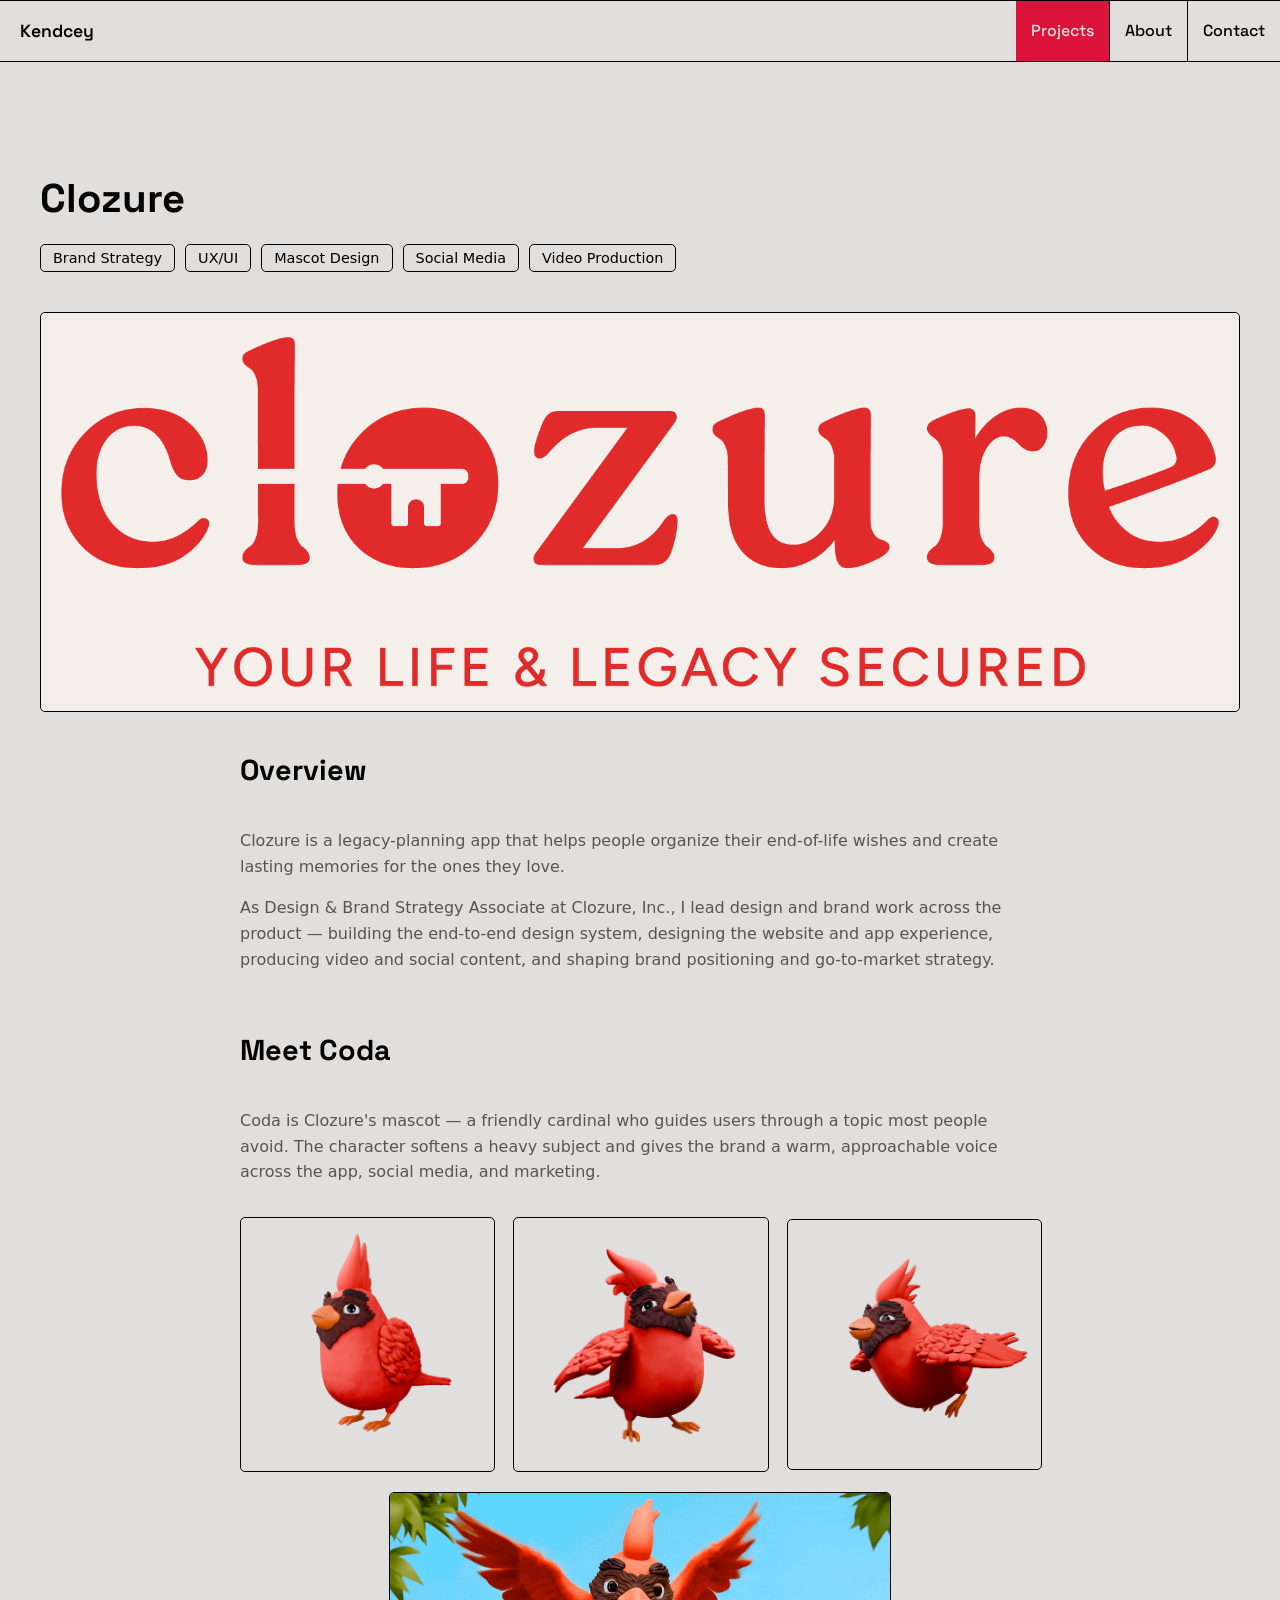
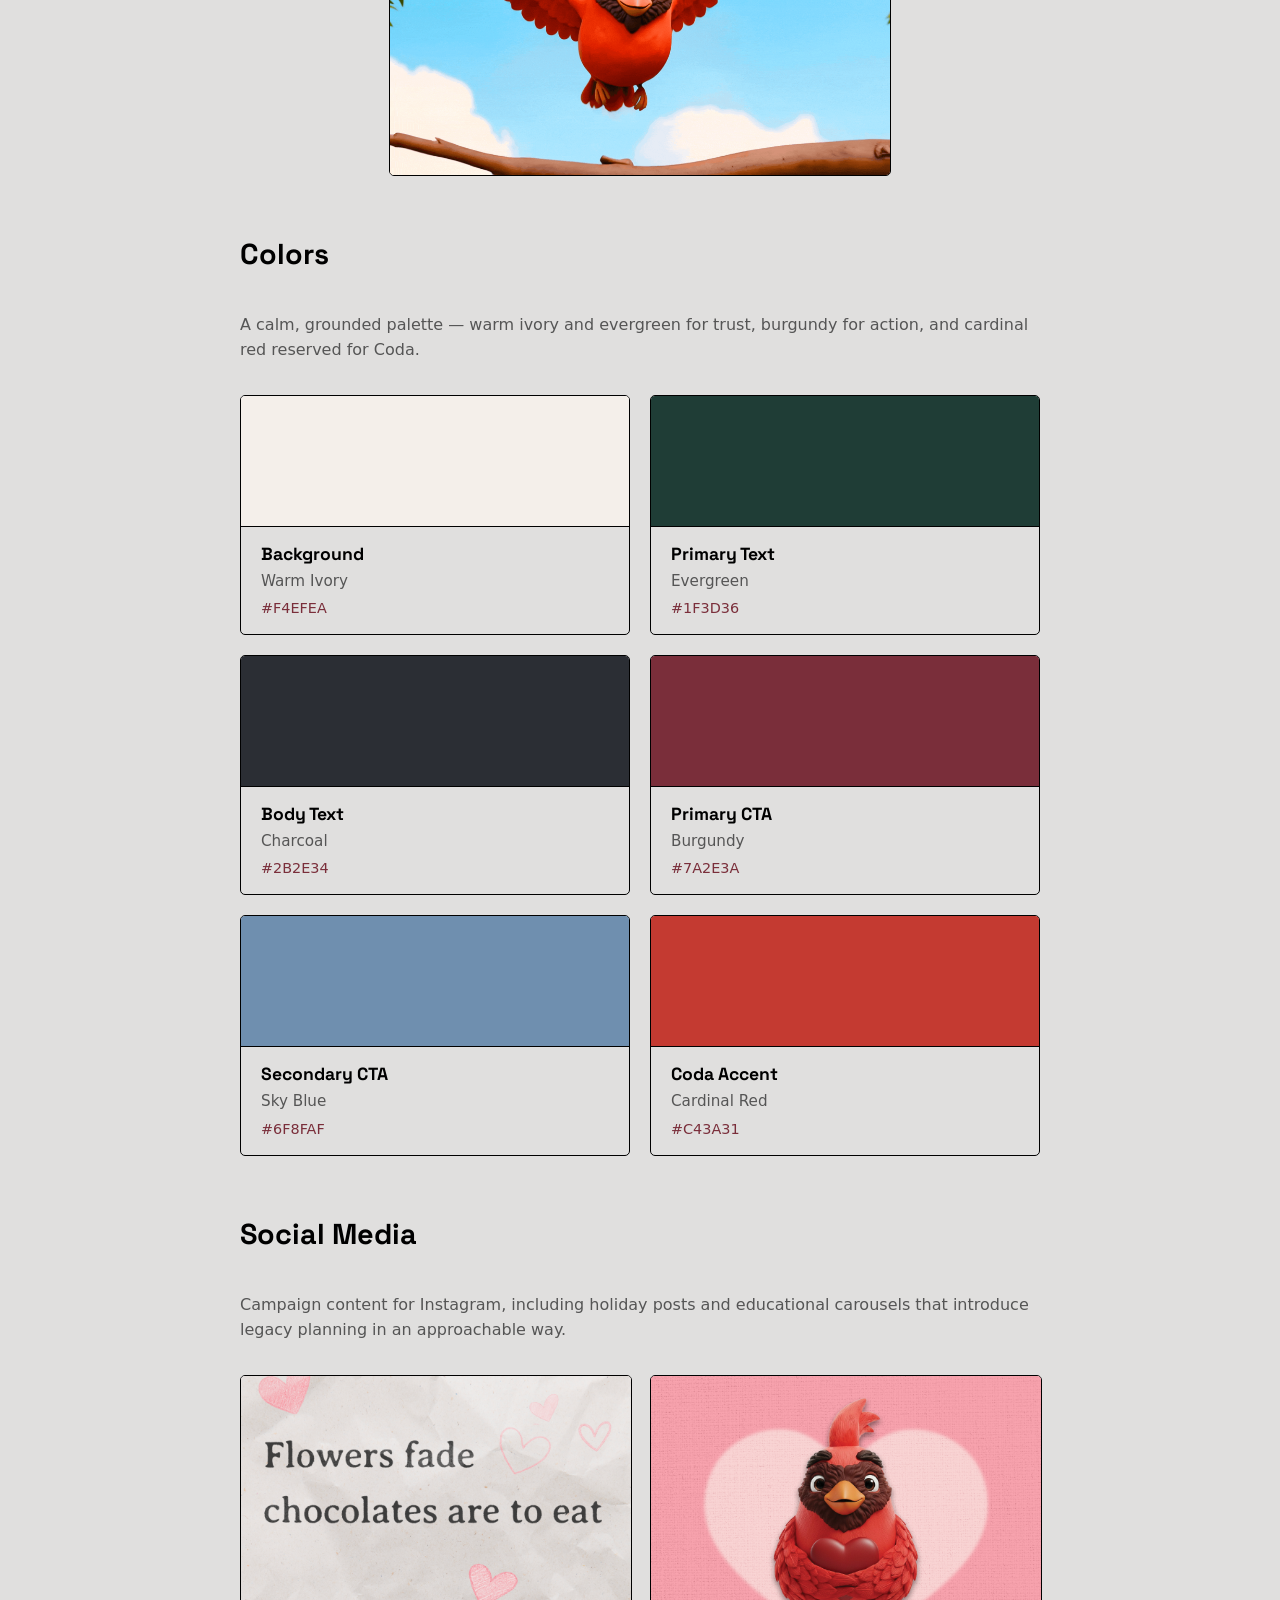
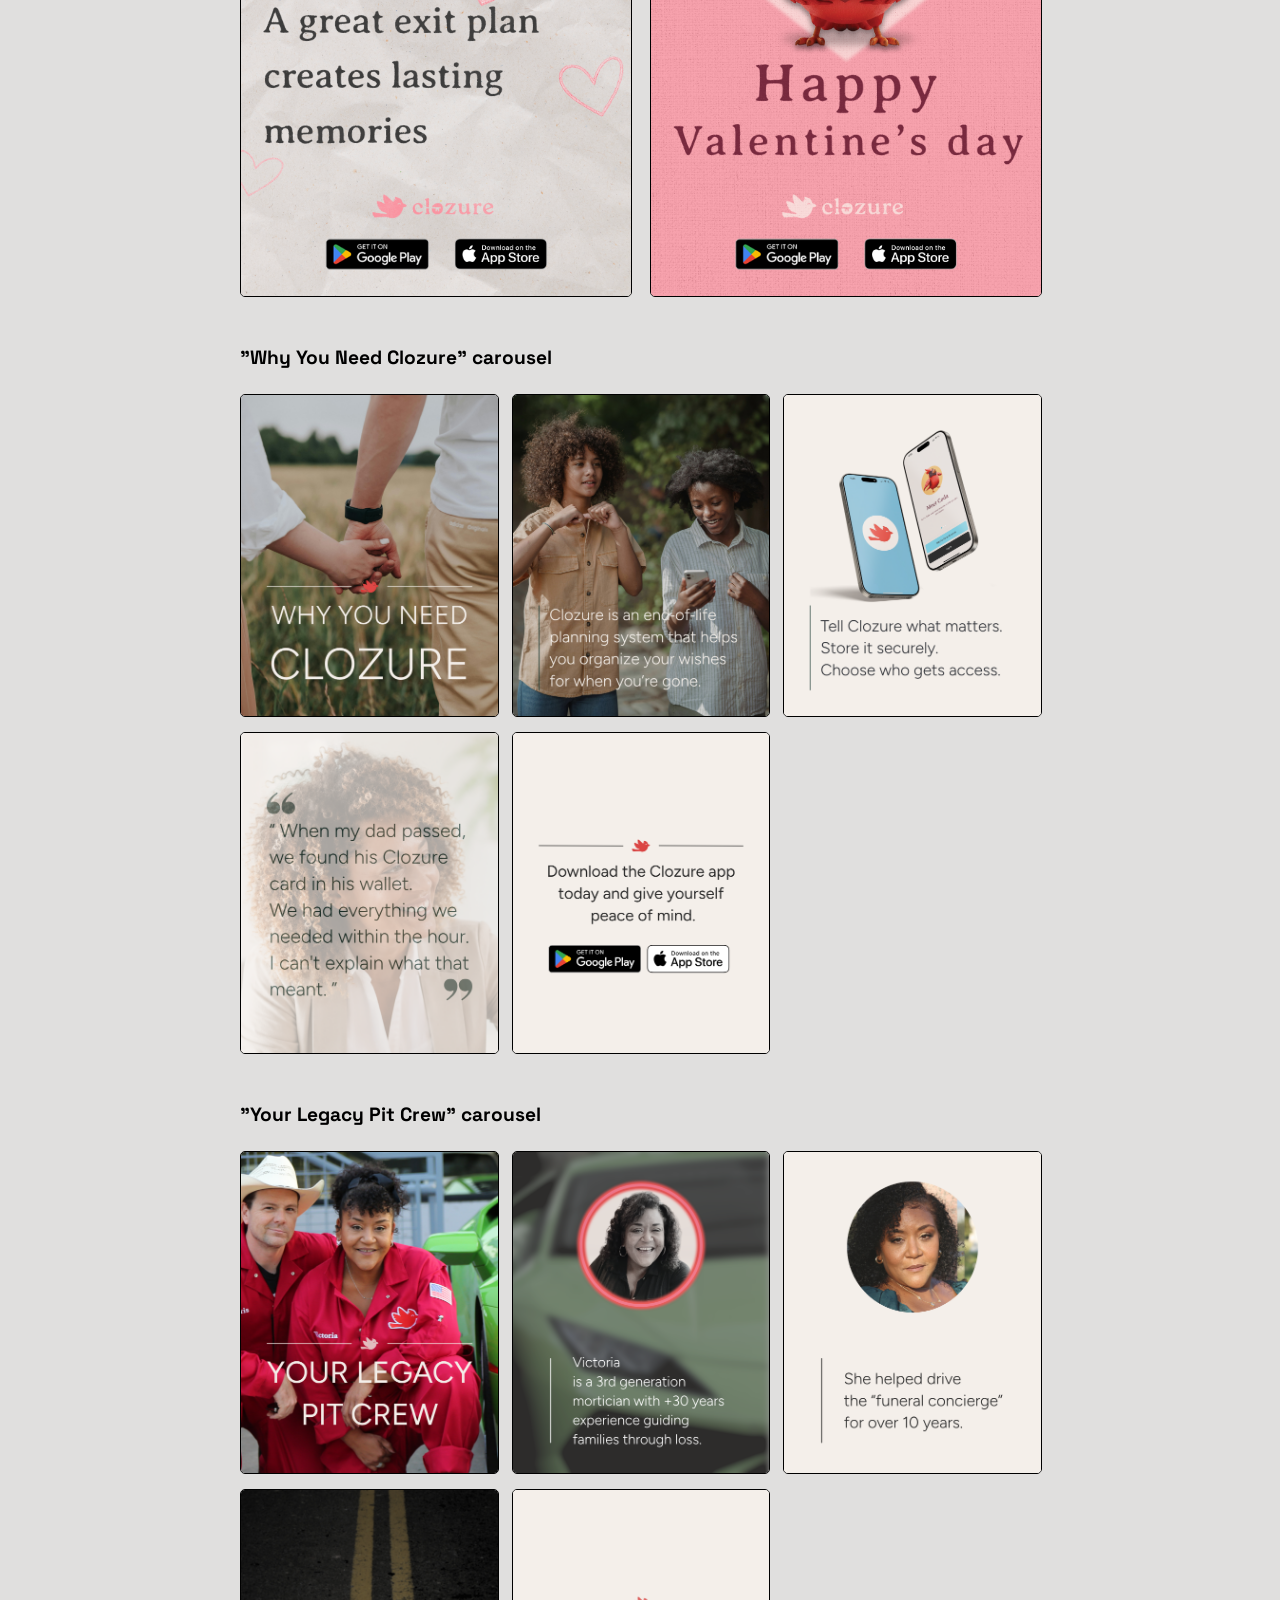
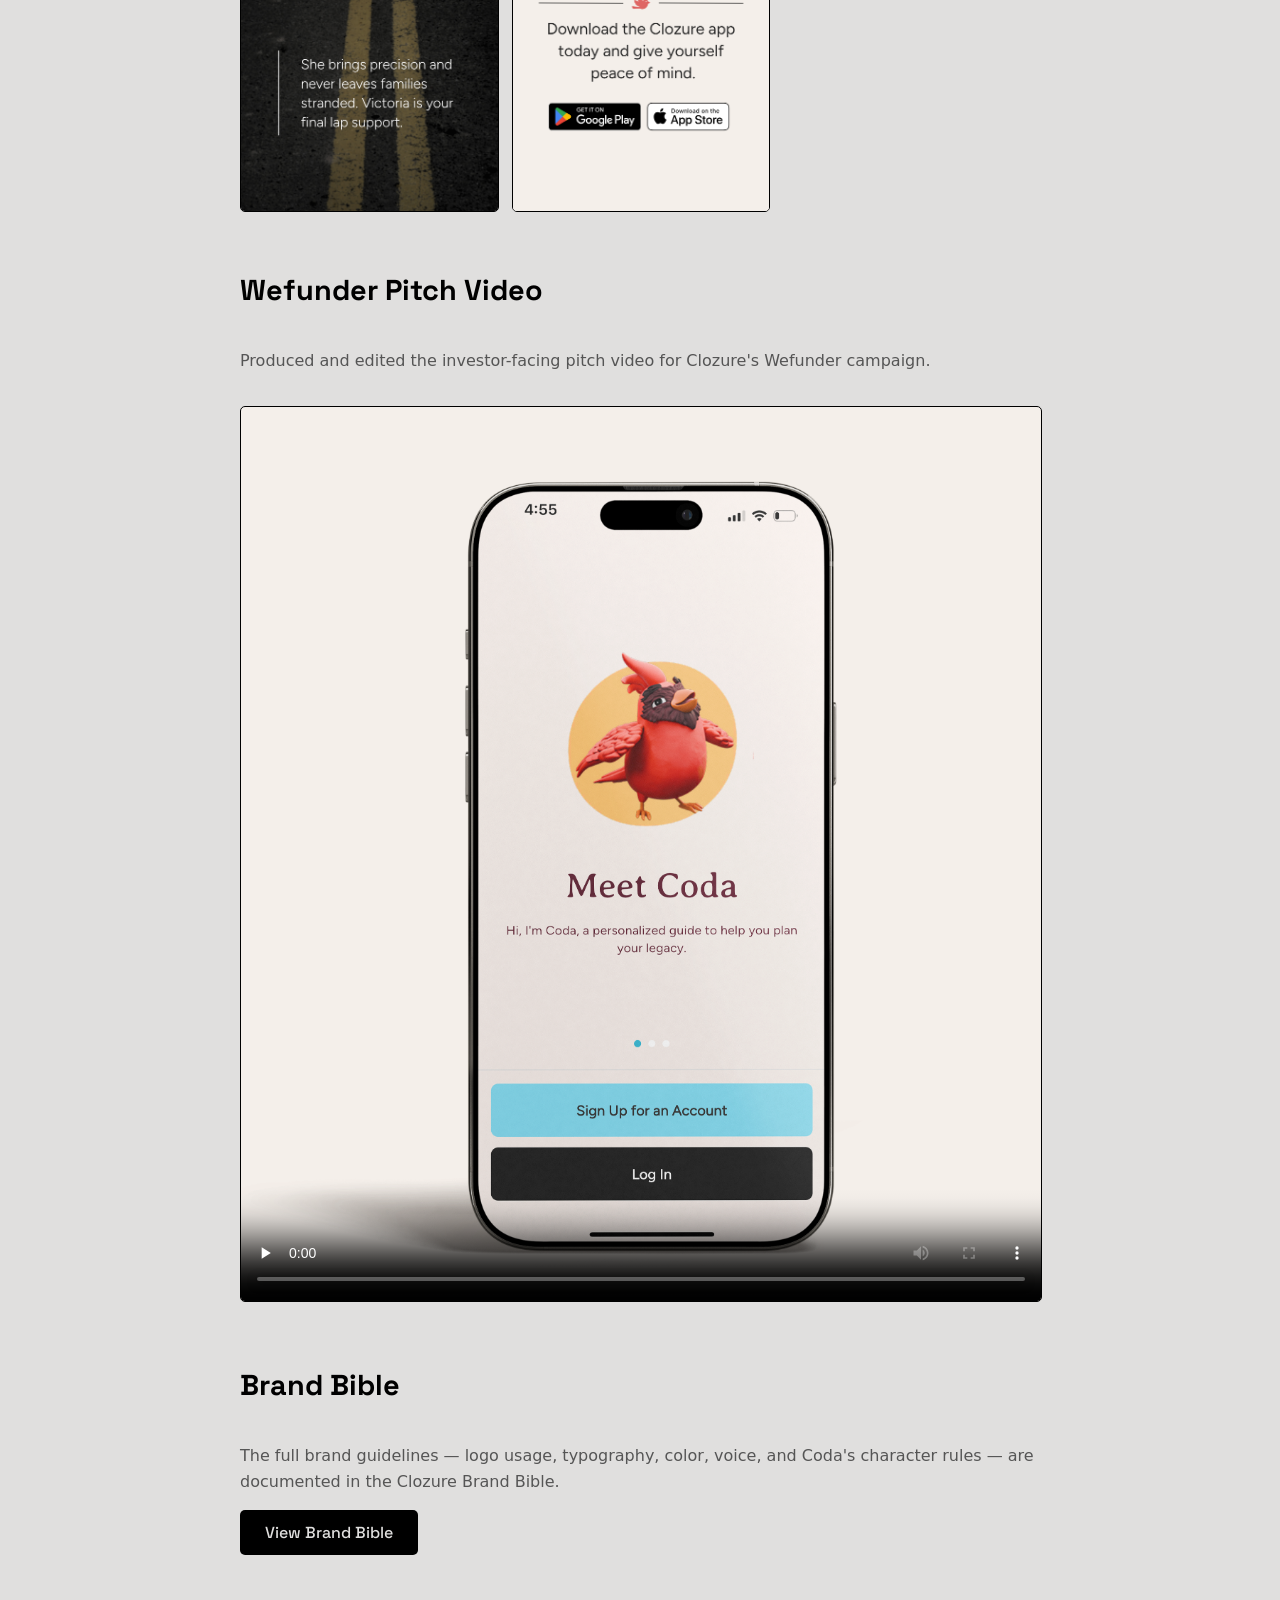
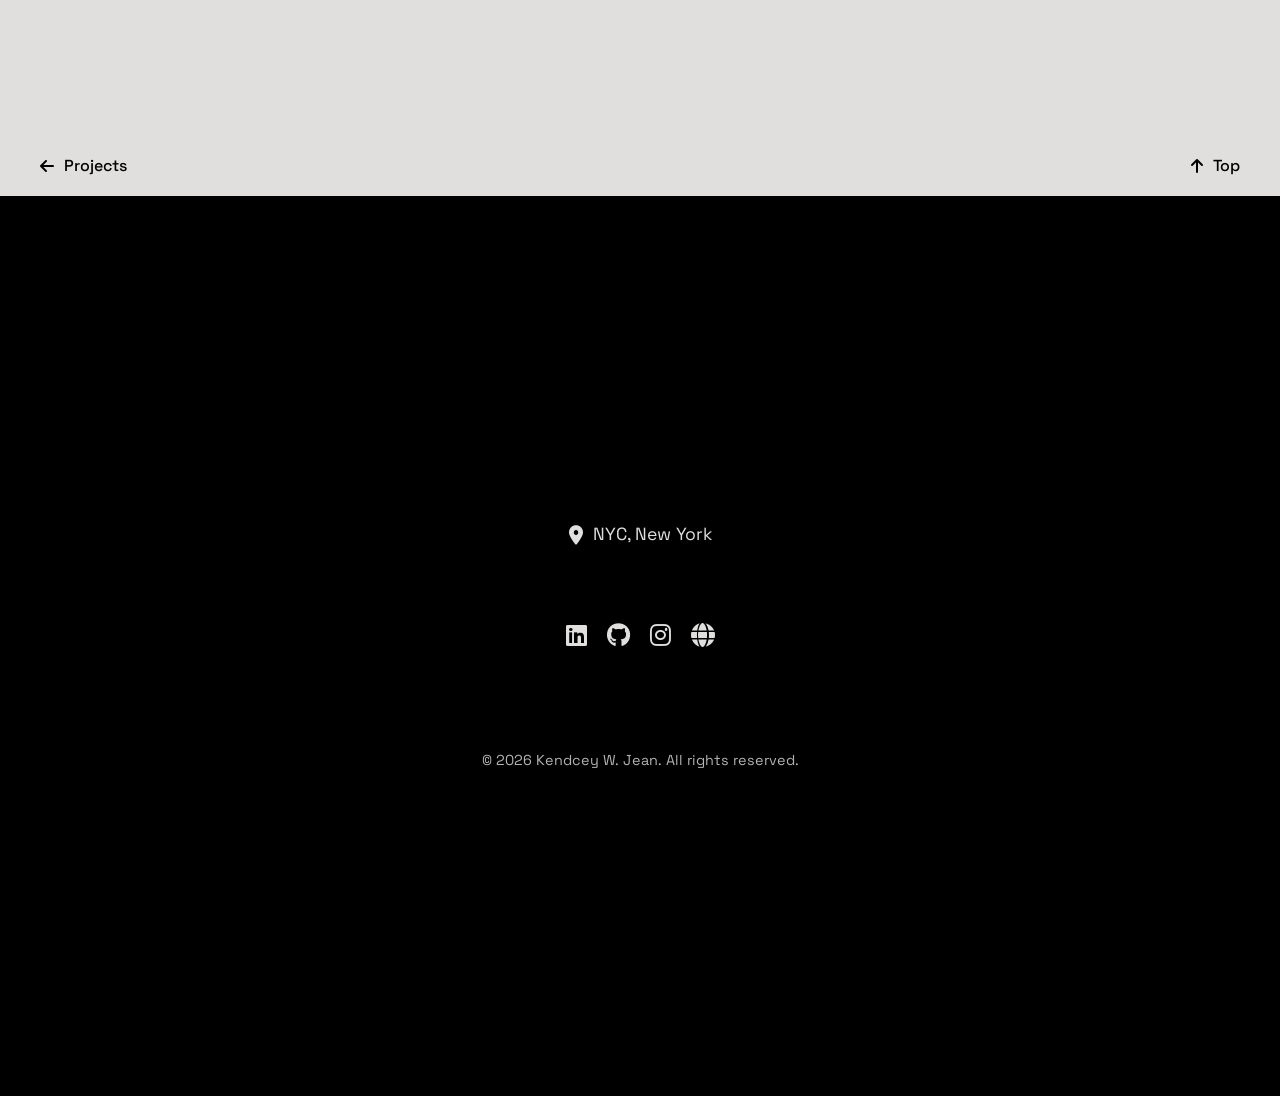
==== clozure/clozure.html @ 0530cf0d "Add Clozure project, logos preview section, updated resume and favicons - New Clozure project page w" ====
<!DOCTYPE html>
<html lang="en">
<head>
    <meta charset="UTF-8">
    <meta name="viewport" content="width=device-width, initial-scale=1.0">
    <title>Clozure Project | Kendcey Jean</title>
    <link rel="icon" href="../favicon.ico?v=9" sizes="32x32">
    <link rel="icon" type="image/png" sizes="32x32" href="../favicon-32x32.png?v=9">
    <link rel="icon" type="image/png" sizes="16x16" href="../favicon-16x16.png?v=9">
    <link rel="apple-touch-icon" sizes="180x180" href="../apple-touch-icon.png?v=9">
    <link rel="stylesheet" href="../styles.css">
    <link rel="stylesheet" href="https://cdnjs.cloudflare.com/ajax/libs/font-awesome/6.0.0/css/all.min.css">
    <link href="https://fonts.googleapis.com/css2?family=Space+Grotesk:wght@300;400;500;600;700&display=swap" rel="stylesheet">
</head>
<body id="top">
    <nav class="navbar">
        <div class="nav-content">
            <div class="logo">
                <a href="../index.html" style="text-decoration: none; color: inherit;">
                    <span class="logo-text">Kendcey</span>
                    <img src="../homepage/homepage images/Red logo.png" alt="Kendcey Logo" class="logo-image">
                </a>
            </div>
            <div class="hamburger">Menu</div>
            <div class="nav-links">
                <div class="nav-dropdown">
                    <a href="../index.html#projects" class="dropdown-trigger">Projects <i class="fas fa-chevron-down"></i></a>
                    <div class="dropdown-menu">
                        <a href="../index.html#projects">All Projects</a>
                        <a href="clozure.html">Clozure</a>
                        <a href="../stemtech/stemtech.html">STEM Tech</a>
                        <a href="../marriott-international/marriott-report.html">Marriott International</a>
                        <a href="../profit-sports/profit-sports.html">Profit Sports</a>
                        <a href="../nut-bar/nut-bar.html">Nut-Bar</a>
                        <a href="../logos/logos.html">Logos</a>
                        <a href="../skipper-and-sons/skipper-and-sons.html">Skipper & Sons</a>
                        <a href="../nostalji/nostalji.html">Nostalji</a>
                        <a href="../registration-program/registration-program.html">Registration Program</a>
                    </div>
                </div>
                <a href="../index.html#about">About</a>
                <a href="../index.html#contact">Contact</a>
            </div>
        </div>
    </nav>
    <section class="project-detail">
        <div class="container">
            <div class="project-header">
                <h1>Clozure</h1>
                <div class="project-tags">
                    <span>Brand Strategy</span>
                    <span>UX/UI</span>
                    <span>Mascot Design</span>
                    <span>Social Media</span>
                    <span>Video Production</span>
                </div>
            </div>
            <div class="project-hero clozure-hero">
                <img src="../logos/clozure.png" alt="Clozure Logo — Your Life & Legacy Secured">
            </div>
            <div class="project-content">
                <div class="project-section">
                    <h2>Overview</h2>
                    <p>Clozure is a legacy-planning app that helps people organize their end-of-life wishes and create lasting memories for the ones they love.</p>
                    <p style="margin-top: 1rem;">As Design &amp; Brand Strategy Associate at Clozure, Inc., I lead design and brand work across the product — building the end-to-end design system, designing the website and app experience, producing video and social content, and shaping brand positioning and go-to-market strategy.</p>
                </div>
                <div class="project-section">
                    <h2>Meet Coda</h2>
                    <p>Coda is Clozure's mascot — a friendly cardinal who guides users through a topic most people avoid. The character softens a heavy subject and gives the brand a warm, approachable voice across the app, social media, and marketing.</p>
                    <div class="clozure-coda-grid">
                        <img src="CODA/Coda.png" alt="Coda the cardinal mascot" />
                        <img src="CODA/CODA TALKING.png" alt="Coda talking pose" />
                        <img src="CODA/CODA FLYING.png" alt="Coda flying pose" />
                    </div>
                    <img src="CODA/CODA GIF.gif" alt="Coda animated" loading="lazy" style="width:100%; max-width:500px; height:auto; border-radius:5px; border:1px solid black; background-color:#F4EFEA; display:block; margin:20px auto 0 auto;" />
                </div>
                <div class="project-section">
                    <h2>Colors</h2>
                    <p>A calm, grounded palette — warm ivory and evergreen for trust, burgundy for action, and cardinal red reserved for Coda.</p>
                    <div class="clozure-colors-grid">
                        <div class="clozure-color-card">
                            <div class="clozure-color-swatch" style="background-color: #F4EFEA;"></div>
                            <div class="clozure-color-info">
                                <h4>Background</h4>
                                <p>Warm Ivory</p>
                                <span>#F4EFEA</span>
                            </div>
                        </div>
                        <div class="clozure-color-card">
                            <div class="clozure-color-swatch" style="background-color: #1F3D36;"></div>
                            <div class="clozure-color-info">
                                <h4>Primary Text</h4>
                                <p>Evergreen</p>
                                <span>#1F3D36</span>
                            </div>
                        </div>
                        <div class="clozure-color-card">
                            <div class="clozure-color-swatch" style="background-color: #2B2E34;"></div>
                            <div class="clozure-color-info">
                                <h4>Body Text</h4>
                                <p>Charcoal</p>
                                <span>#2B2E34</span>
                            </div>
                        </div>
                        <div class="clozure-color-card">
                            <div class="clozure-color-swatch" style="background-color: #7A2E3A;"></div>
                            <div class="clozure-color-info">
                                <h4>Primary CTA</h4>
                                <p>Burgundy</p>
                                <span>#7A2E3A</span>
                            </div>
                        </div>
                        <div class="clozure-color-card">
                            <div class="clozure-color-swatch" style="background-color: #6F8FAF;"></div>
                            <div class="clozure-color-info">
                                <h4>Secondary CTA</h4>
                                <p>Sky Blue</p>
                                <span>#6F8FAF</span>
                            </div>
                        </div>
                        <div class="clozure-color-card">
                            <div class="clozure-color-swatch" style="background-color: #C43A31;"></div>
                            <div class="clozure-color-info">
                                <h4>Coda Accent</h4>
                                <p>Cardinal Red</p>
                                <span>#C43A31</span>
                            </div>
                        </div>
                    </div>
                </div>
                <div class="project-section">
                    <h2>Social Media</h2>
                    <p>Campaign content for Instagram, including holiday posts and educational carousels that introduce legacy planning in an approachable way.</p>
                    <div class="clozure-posts-grid">
                        <img src="Instagram/POST1.png" alt="Clozure Valentine's themed post — A great exit plan creates lasting memories" />
                        <img src="Instagram/POST2.png" alt="Clozure Happy Valentine's Day post featuring Coda" />
                    </div>
                    <h3 class="clozure-subheading">"Why You Need Clozure" carousel</h3>
                    <div class="clozure-slides-grid">
                        <img src="Instagram/WHY YOU NEED CLOZURE/slide1.png" alt="Why You Need Clozure — slide 1" />
                        <img src="Instagram/WHY YOU NEED CLOZURE/slide2.png" alt="Why You Need Clozure — slide 2" />
                        <img src="Instagram/WHY YOU NEED CLOZURE/slide3.png" alt="Why You Need Clozure — slide 3" />
                        <img src="Instagram/WHY YOU NEED CLOZURE/slide4.png" alt="Why You Need Clozure — slide 4" />
                        <img src="Instagram/WHY YOU NEED CLOZURE/slide5.png" alt="Why You Need Clozure — slide 5" />
                    </div>
                    <h3 class="clozure-subheading">"Your Legacy Pit Crew" carousel</h3>
                    <div class="clozure-slides-grid">
                        <img src="Instagram/YOUR LEGACY PIT CREW/1.png" alt="Your Legacy Pit Crew — slide 1" />
                        <img src="Instagram/YOUR LEGACY PIT CREW/2.png" alt="Your Legacy Pit Crew — slide 2" />
                        <img src="Instagram/YOUR LEGACY PIT CREW/3.png" alt="Your Legacy Pit Crew — slide 3" />
                        <img src="Instagram/YOUR LEGACY PIT CREW/4.png" alt="Your Legacy Pit Crew — slide 4" />
                        <img src="Instagram/YOUR LEGACY PIT CREW/5.png" alt="Your Legacy Pit Crew — slide 5" />
                    </div>
                </div>
                <div class="project-section">
                    <h2>Wefunder Pitch Video</h2>
                    <p>Produced and edited the investor-facing pitch video for Clozure's Wefunder campaign.</p>
                    <video controls preload="none" poster="APP MOCKUP.png" style="width:100%; height:auto; border-radius:5px; border:1px solid black; margin-top:2rem; background-color:#F4EFEA;">
                        <source src="clozure-pitch-web-540.mp4" type="video/mp4">
                        Your browser does not support the video tag.
                    </video>
                </div>
                <div class="project-section">
                    <h2>Brand Bible</h2>
                    <p>The full brand guidelines — logo usage, typography, color, voice, and Coda's character rules — are documented in the Clozure Brand Bible.</p>
                    <a href="Clozure Brand Bible.pdf" target="_blank" rel="noopener noreferrer" class="work-link" style="margin-top:1rem;">View Brand Bible</a>
                </div>
            </div>
            <div class="project-navigation">
                <a href="../index.html#projects" class="back-link">
                    <i class="fas fa-arrow-left"></i> Projects
                </a>
                <a href="#top" class="back-link" onclick="window.scrollTo({top: 0, behavior: 'smooth'}); return false;">
                    <i class="fas fa-arrow-up"></i> Top
                </a>
            </div>
        </div>
    </section>
    <footer>
        <div class="container">
            <div class="contact-info">
                <p><i class="fas fa-map-marker-alt"></i> NYC, New York</p>
            </div>
            <div class="social-links">
                <a href="https://www.linkedin.com/in/kendcey/" target="_blank" rel="noopener noreferrer"><i class="fab fa-linkedin"></i></a>
                <a href="https://github.com/kendcey" target="_blank" rel="noopener noreferrer"><i class="fab fa-github"></i></a>
                <a href="https://www.instagram.com/_kendcey/" target="_blank" rel="noopener noreferrer"><i class="fab fa-instagram"></i></a>
                <a href="https://kendcey.com" target="_blank" rel="noopener noreferrer"><i class="fas fa-globe"></i></a>
            </div>
            <p class="copyright">&copy; 2026 Kendcey W. Jean. All rights reserved.</p>
        </div>
    </footer>
    <script src="../script.js"></script>
</body>
</html>
---- styles.css ----
/* CSS Variables */
:root {
    --primary-color: black;
    --text-color: #000000;
    --secondary-color: #555;
    --body-font: 'Space Grotesk', sans-serif;
    --accent-blue: #3498db;
}

/* Global Styles */
html {
    font-family: 'Space Grotesk', sans-serif;
    margin: 0 !important;
    padding: 0 !important;
    box-sizing: border-box;
    background-color: #E0DFDE;
    color: #333;
    scroll-behavior: smooth;
    scroll-snap-type: y proximity;
    overflow-y: auto; /* Allow html to scroll to accommodate content outside wrapper */
    overflow-x: hidden;
    width: 100%; /* Ensure html takes full width */
    -webkit-overflow-scrolling: touch; /* Smooth scrolling on iOS */
}

body {
    margin: 0 !important;
    padding: 0 !important;
    box-sizing: border-box;
    background-color: #E0DFDE;
    color: #000000;
    overflow: visible;
    width: 100%; /* Ensure body takes full width */
    -webkit-overflow-scrolling: touch; /* Smooth scrolling on iOS */
    touch-action: pan-y; /* Allow vertical scrolling */
}

body.no-scroll {
    overflow: hidden; /* Prevent scrolling on the body when sidebar is open */
    position: fixed;
    width: 100%;
    height: 100%;
}

.container {
    max-width: 1200px;
    margin: 0 auto;
    padding: 20px;
    position: relative;
}

.section {
    min-height: calc(100vh - 60px); /* Adjusted height to account for navbar */
    padding: 50px 0 150px 0; /* Reduced top padding, increased bottom padding for scroll */
    position: relative;
}

h2 {
    text-align: center;
    margin-bottom: 40px;
    font-size: 1.8rem;
    font-weight: 700;
    color: black;
}

/* Navigation */
.navbar {
    background-color: #E0DFDE;
    padding: 0;
    color: black;
    position: fixed; /* Changed from sticky to fixed */
    top: 0;
    width: 100%; /* Ensure it spans the full width */
    z-index: 9999; /* Ensure navbar stays on top of other content */
    transform: translateZ(0); /* Force hardware acceleration for the entire navbar */
}

.navbar:not(.sidebar-open) {
    border-bottom: 1px solid black; /* Add black line when sidebar is closed */
}

.navbar .nav-content {
    display: flex;
    justify-content: space-between; /* Logo left, nav-links right */
    align-items: stretch; /* Stretch children to fill height */
    height: 60px;
    border-top: 1px solid black; /* Thin black line at the top */
    border-right: none; /* Removed thin black line at the very right edge of content */
    border-left: none; /* Removed thin black line at the very left edge of content */
    padding: 0; /* Remove horizontal padding to eliminate white space */
    transition: padding-bottom 0.3s ease;
}

.navbar:has(.nav-dropdown:hover) .nav-content {
    padding-bottom: 0;
}

.logo {
    font-weight: 600;
    font-size: 1.1rem;
    color: black;
    display: flex;
    align-items: center;
    padding: 0 20px;
    border-right: none; /* Removed vertical line to the right of the logo */
    cursor: pointer; /* Add pointer cursor on hover */
    position: relative;
    height: 60px; /* Match navbar height */
}

.logo a {
    display: flex;
    align-items: center;
    position: relative;
    width: 100%;
    height: 100%;
}

.logo-text {
    display: inline-block;
    position: relative;
    z-index: 2;
    transform-origin: center;
    will-change: transform, opacity, filter;
}

.logo-image {
    position: absolute;
    top: 50%;
    left: 0;
    transform: translateY(-50%) scale(0.4) translateX(-15px);
    opacity: 0;
    height: 40px; /* Scale appropriately - adjust as needed */
    width: auto;
    z-index: 1;
    transform-origin: center;
    clip-path: circle(0% at 50% 50%);
    will-change: transform, opacity, filter, clip-path;
    filter: blur(3px);
}

.logo:hover .logo-text {
    animation: inkDissolve 0.2s cubic-bezier(0.25, 0.1, 0.25, 1) forwards;
}

.logo:hover .logo-image {
    animation: inkFlow 0.25s cubic-bezier(0.25, 0.1, 0.25, 1) forwards;
}

@keyframes inkDissolve {
    0% {
        transform: scale(1) translateY(0);
        filter: blur(0px);
        opacity: 1;
    }
    100% {
        transform: scale(0.75) translateY(-2px);
        filter: blur(2px);
        opacity: 0;
    }
}

@keyframes inkFlow {
    0% {
        transform: translateY(-50%) scale(0.5) translateX(-12px);
        clip-path: circle(0% at 50% 50%);
        filter: blur(3px);
        opacity: 0;
    }
    100% {
        transform: translateY(-50%) scale(1) translateX(0);
        clip-path: circle(100% at 50% 50%);
        filter: blur(0px);
        opacity: 1;
    }
}

/* Desktop Navigation Links */
.nav-links {
    display: flex; /* Show for desktop */
    flex-direction: row; /* Horizontal for desktop */
    align-items: center; /* Center vertically in the navbar */
    gap: 0; /* No gap; spacing managed by link padding */
    width: auto;
    text-align: left;
    background-color: transparent;
    border: none;
    padding: 0;
    order: auto;
    margin-left: auto; /* Push nav-links to the right */
    flex-grow: 0;
    height: 100%; /* Take full height of nav-content */
    outline: none;
}

.nav-links a {
    color: black; /* Desktop link text color */
    font-weight: 500; /* Desktop font weight */
    text-decoration: none; /* No underline */
    padding: 0 15px; /* Padding for click area */
    height: 100%; /* Make links stretch vertically */
    display: flex;
    justify-content: center; /* Center text horizontally */
    align-items: center; /* Center text vertically */
    border-left: 1px solid black; /* Vertical line between links */
    transition: background-color 0.3s ease, color 0.3s ease; /* Smooth transition */
    position: relative; /* For pseudo-elements if needed for desktop */
    line-height: 1; /* Normalize line height */
    font-size: 1rem;
}

.nav-links a:first-child,
.nav-links > .nav-dropdown:first-child .dropdown-trigger {
    border-left: none; /* No line before the first item */
}

/* Make dropdown trigger look like normal nav link on desktop */
@media (min-width: 651px) {
    .nav-links > .nav-dropdown {
        height: 100%;
        display: flex;
        align-items: stretch;
    }

    .nav-dropdown .dropdown-trigger {
        display: flex;
        align-items: center;
        justify-content: center;
        color: black;
        font-weight: 500;
        text-decoration: none;
        padding: 0 15px;
        height: 100%;
        border-left: 1px solid black;
        transition: background-color 0.3s ease, color 0.3s ease;
        position: relative;
        line-height: 1;
        font-size: 1rem;
        box-sizing: border-box;
    }
    
    .nav-dropdown .dropdown-trigger:hover {
        background-color: black;
        color: #E0DFDE;
    }

    .nav-dropdown .dropdown-trigger.active-link {
        background-color: #DC143C;
        color: #E0DFDE;
    }

    .nav-dropdown .dropdown-trigger.active-link:hover {
        background-color: black;
        color: #E0DFDE;
    }
    
    .nav-dropdown .dropdown-trigger i {
        display: none; /* Hide chevron on desktop */
    }
    
    .nav-dropdown .dropdown-menu {
        display: none; /* Hide dropdown menu on desktop */
    }
}

.nav-links a:hover {
    background-color: black;
    color: #E0DFDE;
}

.nav-links a.active-link,
.nav-dropdown .dropdown-trigger.active-link {
    background-color: #DC143C;
    color: #E0DFDE;
}

.nav-links a.active-link:hover,
.nav-dropdown .dropdown-trigger.active-link:hover,
.nav-dropdown .dropdown-trigger:hover {
    background-color: black;
    color: #E0DFDE;
}


/* Hamburger Menu (hidden by default on desktop) */
.hamburger {
    display: none; /* Hide on desktop */
    justify-content: center;
    align-items: center;
    width: 60px;
    height: 100%;
    cursor: pointer;
    z-index: 1001;
    font-weight: 500;
    font-size: 0.9rem;
    color: black; /* Default color for Menu text */
    background-color: #E0DFDE; /* Changed to match navbar background to cover line */
    transition: all 0.3s ease; /* Broadened transition to cover all properties */
    box-sizing: border-box; /* Ensure padding and border are included in width/height */
    border-left: 1px solid black; /* Vertical line for hamburger on desktop/mobile (Menu state) */
    border-right: none; /* Ensure no right border */
    border-bottom: 1px solid transparent; /* Reverted to transparent bottom border for consistency */
    outline: none; /* Remove default outline to prevent visual glitches */
    will-change: background-color, color, border; /* Hint to browser for smoother animation */
    text-align: center; /* Ensure text is always centered */
    line-height: 60px; /* Ensure text takes full height, preventing vertical shifts */
    transform: translateZ(0); /* Force hardware acceleration for smoother rendering */
    backface-visibility: hidden; /* Prevent flickering during transitions */
}

.hamburger:hover {
    background-color: black; /* Hover background color */
    color: #E0DFDE; /* Hover text color */
}

/* Active hamburger styles - moved outside media query for higher specificity */
.hamburger.active {
    background-color: #DC143C !important; /* Active background color (red) */
    color: #E0DFDE !important; /* Active text color */
    border-top: none !important;
    border-right: none !important;
    border-left: 1px solid transparent !important; /* Ensure a transparent left border to maintain width */
    border-bottom: 1px solid #E0DFDE !important; /* Added 1px light grey border for clean separation */
    z-index: 10000; /* Ensure hamburger is above sidebar */
    transform: translateZ(0); /* Force hardware acceleration for smoother rendering */
}

/* Mobile Styles (consolidated and simplified) */
@media (max-width: 650px) {
    .nav-content {
        flex-wrap: nowrap;
        border-top: none;
        border-right: none;
        padding: 0;
        width: 100%;
    }

    .logo {
        border-right: none;
    }

    .hamburger {
        display: flex;
        margin-left: auto;
    }

    .nav-links {
        display: none;
        flex-direction: column;
        width: 100%;
        text-align: center;
        background-color: black;
        border: none;
        padding: 0;
        order: 100;
        margin: 0;
        flex-grow: 0;
        height: auto;
        outline: none;
        gap: 0;
        box-sizing: border-box;
        align-items: stretch;
    }

    .nav-links.active {
        display: flex;
        position: fixed;
        top: 60px;
        left: 0;
        right: 0;
        width: 100vw;
        z-index: 10001;
        padding: 0;
        margin: 0;
        height: calc(100vh - 60px);
        border-top: none !important;
        overflow-y: auto;
        flex-direction: column;
    }

    .nav-links > a {
        background-color: black;
        color: #E0DFDE;
        padding: 0;
        height: calc(100% / 3);
        display: flex;
        justify-content: center;
        align-items: center;
        border: none;
        outline: none;
        box-sizing: border-box;
        font-size: 2.5rem; /* Increased font size for prominence */
        font-weight: 700;
        position: relative;
        text-decoration: none;
        line-height: 1;
        width: 100%;
        margin: 0;
        transition: background-color 0.3s ease, color 0.3s ease;
    }

    .nav-links > a:hover {
        background-color: black;
        color: #E0DFDE;
    }

    .nav-links > a.active-link {
        background-color: #DC143C;
        color: #E0DFDE;
    }

    .nav-links > a.active-link:hover {
        background-color: black;
        color: #E0DFDE;
    }

    .nav-links > a:not(:last-child)::after {
        content: '';
        position: absolute;
        bottom: 0;
        left: 0;
        right: 0;
        height: 1px;
        background-color: #E0DFDE;
        z-index: 2;
    }

    .nav-links > .nav-dropdown:not(:last-child)::after {
        content: '';
        position: absolute;
        bottom: 0;
        left: 0;
        right: 0;
        height: 1px;
        background-color: #E0DFDE;
        z-index: 2;
    }

    .nav-dropdown.active::after {
        display: none;
    }

    /* Mobile Dropdown Styles - Only for sidebar */
    .nav-dropdown {
        position: relative;
        height: auto;
        display: flex;
        flex-direction: column;
        width: 100%;
        flex-shrink: 0;
    }

    .nav-dropdown .dropdown-trigger {
        width: 100%;
        justify-content: center;
        background-color: black;
        color: #E0DFDE;
        padding: 0;
        height: calc(100% / 3);
        min-height: calc((100vh - 60px) / 3);
        border: none;
        font-size: 2.5rem;
        font-weight: 700;
        position: relative;
        flex-shrink: 0;
        box-sizing: border-box;
        display: flex;
        align-items: center;
    }

    .nav-dropdown .dropdown-trigger:hover {
        background-color: black;
        color: #E0DFDE;
    }

    .nav-dropdown .dropdown-trigger.active-link {
        background-color: #DC143C;
        color: #E0DFDE;
    }

    .nav-dropdown .dropdown-trigger.active-link:hover {
        background-color: black;
        color: #E0DFDE;
    }

    .nav-dropdown .dropdown-trigger i {
        margin-left: 10px;
        transition: transform 0.4s cubic-bezier(0.4, 0, 0.2, 1);
        font-size: 1.5rem;
        vertical-align: middle;
    }

    .nav-dropdown.active .dropdown-trigger i {
        transform: rotate(180deg);
    }

    .nav-dropdown .dropdown-trigger::after {
        content: '';
        position: absolute;
        bottom: 0;
        left: 0;
        right: 0;
        height: 1px;
        background-color: #E0DFDE;
        z-index: 2;
    }

    .nav-dropdown.active .dropdown-trigger::after {
        display: none;
    }

    .dropdown-menu {
        position: static;
        opacity: 0;
        max-height: 0;
        overflow: hidden;
        visibility: hidden;
        transform: none;
        transition: max-height 0.4s cubic-bezier(0.4, 0, 0.2, 1), opacity 0.4s ease, visibility 0.4s ease;
        background-color: black;
        border-top: none;
        box-shadow: none;
        min-width: auto;
        width: 100%;
        display: flex;
        flex-direction: column;
    }

    .nav-dropdown:hover .dropdown-menu,
    .nav-dropdown.active .dropdown-menu {
        opacity: 1;
        visibility: visible;
        max-height: 1000px;
    }

    .dropdown-menu a {
        padding: 0 20px;
        font-size: 1.3rem;
        border-bottom: 1px solid #333;
        min-height: calc((100vh - 60px) / 4);
        height: auto;
        text-align: center;
        background-color: black;
        color: #E0DFDE;
        display: flex;
        align-items: center;
        justify-content: center;
        transition: background-color 0.3s ease, color 0.3s ease;
        width: 100%;
        box-sizing: border-box;
        font-weight: 700;
        border-left: none;
    }

    .dropdown-menu a:hover {
        background-color: black;
        color: #E0DFDE;
    }

    .dropdown-menu a.active-link {
        background-color: #DC143C;
        color: #E0DFDE;
    }

    .dropdown-menu a.active-link:hover {
        background-color: black;
        color: #E0DFDE;
    }

    .dropdown-menu a:last-child {
        border-bottom: 1px solid #E0DFDE;
    }

    /* When dropdown is active, allow sidebar to scroll to show all items */
    .nav-links:has(.nav-dropdown.active) {
        overflow-y: auto;
        height: calc(100vh - 60px);
    }

    /* Keep other nav items at their original size */
    .nav-links:has(.nav-dropdown.active) > a {
        height: calc(100% / 3);
        min-height: calc((100vh - 60px) / 3);
        flex-shrink: 0;
    }
}

/* Base styles for all screen sizes */
.hero {
    min-height: calc(100vh - 60px);
    background-color: #E0DFDE;
    display: flex;
    justify-content: center;
    align-items: center;
    padding: 0 20px 100px;
    position: relative;
    overflow: hidden; /* Ensure particles don't overflow */
}



section#projects.section {
    border-bottom: 1px solid black;
    background-color: #BEBAB8;
    padding: 50px 0 90px 0 !important;
    scroll-snap-align: start;
    scroll-snap-stop: always;
}

#about {
    border-bottom: 1px solid black;
    padding-bottom: 50px !important;
    scroll-snap-align: start;
    scroll-snap-stop: always;
}

.about-content {
    padding-bottom: 50px;
    margin-bottom: 0;
    position: relative;
}

.about-content p {
    font-family: -apple-system, BlinkMacSystemFont, "SF Pro Display", "SF Pro Text", system-ui, sans-serif;
    margin-bottom: 20px;
    line-height: 1.6;
}

.about-image-square {
    width: 100%;
    max-width: 600px;
    aspect-ratio: 1;
    border: 1px solid black;
    border-radius: 10px;
    margin: 0 auto 50px auto;
    background-color: #E0DFDE;
    overflow: hidden;
    position: relative;
    touch-action: pan-y; /* Allow vertical scrolling on mobile */
    -webkit-overflow-scrolling: touch;
}

/* Responsive sizing for larger screens */
@media (min-width: 1200px) {
    .about-image-square {
        max-width: 500px;
    }
}

@media (min-width: 1600px) {
    .about-image-square {
        max-width: 450px;
    }
}

.about-images-slider {
    position: absolute;
    top: 0;
    left: 0;
    width: 100%;
    will-change: transform;
    /* No CSS transition - JavaScript handles animation */
}

.image-slide {
    width: 100%;
    aspect-ratio: 1;
    position: relative;
    overflow: hidden;
    min-height: 100%;
}

.about-image-square .about-image {
    width: 100%;
    height: 100%;
    object-fit: cover;
    object-position: center top;
    display: block;
    margin: 0;
    padding: 0;
    vertical-align: top;
    position: absolute;
    top: 0;
    left: 0;
}

.image-divider {
    width: 100%;
    height: 1px;
    background-color: black;
}

#about .container h2:nth-of-type(2) {
    margin-top: 50px;
    margin-bottom: 50px;
    padding-top: 25px;
}

.timeline {
    margin-top: 50px;
    border-bottom: 1px solid black;
    padding-bottom: 50px;
    margin-bottom: 50px;
}

#about .container h2:nth-of-type(3) {
    margin-top: 50px;
    margin-bottom: 50px;
    padding-top: 25px;
}

.skills-grid {
    margin-top: 50px;
}

#contact {
    background-color: #BEBAB8; /* Replace with your desired color */
    padding-bottom: 0 !important; /* Remove bottom padding */
    scroll-snap-align: start;
    scroll-snap-stop: always;
}

/* Special case for line above projects on larger screens */
@media (min-width: 736px) {
    .hero {
        border-bottom: 1px solid black;
    }

    .hero-content {
        margin-top: 125px;
    }

    .resume-btn {
        padding-bottom: 50px;
        margin-bottom: 50px;
    }
}

/* Mobile styles */
@media (max-width: 735px) {
    .hero {
        flex-direction: column;
        justify-content: flex-start;
        border-bottom: 1px solid black;
    }

    .hero-content {
        margin-top: 125px;
    }
    

    section#projects.section {
        border-bottom: 1px solid black;
        padding: 50px 0 90px 0 !important;
    }

    #about {
        border-bottom: 1px solid black;
        padding-bottom: 50px !important;
    }

    .about-content {
        padding-bottom: 50px;
        margin-bottom: 0;
    }

    .about-image-square {
        width: 100%;
        aspect-ratio: 1;
        border: 1px solid black;
        border-radius: 10px;
        margin-bottom: 50px;
        margin-top: 0;
        background-color: #E0DFDE;
        overflow: hidden;
        position: relative;
    }

    .about-images-slider {
        position: absolute;
        top: 0;
        left: 0;
        width: 100%;
        will-change: transform;
        /* No CSS transition - JavaScript handles animation */
    }

    .image-slide {
        width: 100%;
        aspect-ratio: 1;
        position: relative;
        overflow: hidden;
    }

    .about-image-square .about-image {
        width: 100%;
        height: 100%;
        object-fit: cover;
        object-position: center top;
        display: block;
        margin: 0;
        padding: 0;
        vertical-align: top;
        position: absolute;
        top: 0;
        left: 0;
    }

    .image-divider {
        width: 100%;
        height: 1px;
        background-color: black;
    }

    #about .container h2:nth-of-type(2) {
        margin-top: 50px;
        margin-bottom: 50px;
        padding-top: 25px;
    }

    .timeline {
        margin-top: 50px;
        border-bottom: 1px solid black;
        padding-bottom: 50px;
        margin-bottom: 50px;
    }

    #about .container h2:nth-of-type(3) {
        margin-top: 50px;
        margin-bottom: 50px;
        padding-top: 25px;
    }

    .skills-grid {
        margin-top: 50px;
    }
}


#particles-js {
    position: absolute;
    width: 100%;
    height: 100%;
    top: 0;
    left: 0;
    z-index: 0; /* Ensure particles are behind hero content */
}

.hero-content {
    text-align: left;
    max-width: 1200px;
    width: 100%;
    padding: 0;
    margin: 0 auto;
    margin-top: 125px;
    position: relative;
    display: flex;
    flex-direction: column;
    align-items: flex-start;
    justify-content: center;
    box-sizing: border-box;
    z-index: 1; /* Ensure content is above particles */
}

.roles-container {
    height: auto;
    overflow: visible;
    font-size: 4rem; /* Increased from 3.5rem */
    font-weight: 700;
    color: black;
    display: flex;
    flex-direction: column;
    justify-content: flex-start;
    line-height: 1.4;
    margin-bottom: 20px;
    position: relative;
    right: auto;
    cursor: pointer;
}

.role-item {
    position: static;
    opacity: 0; /* Start with opacity 0 for reveal animation */
    margin-bottom: 30px;
    transform: translateY(20px); /* Start slightly below final position for reveal */
    animation: revealText 0.8s ease forwards;
    white-space: nowrap; /* Prevent text from wrapping */
}

/* Add animation delay for each role item */
.role-item:nth-child(1) { animation-delay: 0.2s; }
.role-item:nth-child(2) { animation-delay: 0.4s; }
.role-item:nth-child(3) { animation-delay: 0.6s; }
.role-item:nth-child(4) { animation-delay: 0.8s; }

@keyframes revealText {
    0% {
        opacity: 0;
        transform: translateY(20px);
    }
    100% {
        opacity: 1;
        transform: translateY(0);
    }
}

/* Add a subtle hover effect for role items */
.role-item:hover {
    transform: translateX(10px);
    transition: transform 0.3s ease;
}

/* Media queries for responsive hero text font size */
@media (max-width: 1000px) {
    .roles-container {
        font-size: 5rem; /* Keep consistent font size */
    }
    
    .hero-content {
        margin-top: 125px; /* Reduced from 60px for smaller screens */

    }
    
}




@media (max-width: 768px) {
    .roles-container {
        font-size: 4rem; /* Keep consistent font size */
    }
    .hero-content {
        width: 100%; /* Kept at 100% for mobile */
        margin-top: 125px; /* Reduced from 60px for smaller screens */
    }

    .hero {
        min-height: calc(100vh - 200px);
}
}

@media (max-width: 500px) {
    .roles-container {
        font-size: 3.5rem; /* Smaller font size for mobile screens */
    }
    .hero {
        padding: 0 40px 100px;
        min-height: calc(100vh - 300px);
    }
    .hero-content {
        margin-top: 125px; /* Reduced from 60px for smaller screens */
    }
}

@media (max-width: 480px) {
    .roles-container {
        font-size: 3rem; /* Keep consistent font size */
    }
    .hero {
        padding: 0 40px 100px;
    }
    .hero-content {
        margin-top: 125px; /* Reduced from 60px for smaller screens */
    }
}

@media (max-width: 400px) {
    .roles-container {
        font-size: 2.5rem; /* Keep consistent font size */
    }
    
}

/* Ensure resume button remains responsive and centered */
.resume-btn {
    background-color: black;
    color: #E0DFDE;
    padding: 10px 20px; /* Reduced padding */
    border: none;
    border-radius: 5px;
    text-decoration: none;
    font-weight: 500;
    font-size: 1rem;
    display: inline-flex;
    align-items: center;
    justify-content: center;
    gap: 12px;
    transition: all 0.3s ease;
    position: static;
    width: calc(100% - 60px); /* Reduced from 70px to 60px */
    max-width: none;
    margin: 0 30px; /* Reduced from 35px to 30px */
    transform: none;
    opacity: 1 !important;
    animation: none !important;
    align-self: center;
    cursor: pointer;
    padding-right: 0%;
}

.resume-btn:hover {
    background-color: #DC143C;
}

.resume-btn i {
    font-size: 0.8em; 
}

/* Projects Section */
.projects-grid {
    display: grid;
    grid-template-columns: repeat(auto-fit, minmax(300px, 1fr));
    gap: 30px;
}

.project-item {
    text-align: center;
    margin-bottom: 2rem;
    padding: 1.5rem;
    background: #E0DFDE;
    border-radius: 5px;
    border: 1px solid #000000;
    padding-bottom: 40px;
}

.project-item h3 {
    color: black;
    font-size: 1.5rem;
    margin-bottom: 15px;
}

.project-item p {
    color: #555;
    line-height: 1.6;
    margin-bottom: 20px;
    text-align: left;
}

.project-link {
    background-color: black;
    color: #E0DFDE;
    padding: 15px 30px; /* Changed from 10px 20px for uniformity */
    border-radius: 5px;
    text-decoration: none;
    font-weight: 500;
    transition: background-color 0.3s ease, color 0.3s ease; /* Added color transition */
    display: inline-flex; /* Changed to inline-flex to enable gap */
    align-items: center;
    justify-content: center;
    gap: 12px; /* Increased gap for spacing */
    cursor: pointer; /* Added for consistency */
}

.project-link:hover {
    background-color: #DC143C; /* Changed background color to DC143C on hover */
    color: #E0DFDE; /* Ensured text color is #E0DFDE on hover */
}

.project-link i {
    font-size: 0.8em; 
}

/* Experience Section */
.timeline {
    position: relative;
    max-width: 1000px;
    margin: 0 auto;
}

.timeline::after {
    content: '';
    position: absolute;
    width: 1px;
    background-color: black;
    top: 0;
    bottom: 0;
    left: 50%;
    margin-left: -0.5px;
}

.timeline-item {
    padding: 10px 40px;
    position: relative;
    width: 50%;
    box-sizing: border-box;
}

.timeline-item:nth-child(odd) {
    left: 0;
}

.timeline-item:nth-child(even) {
    left: 50%;
}

.timeline-content {
    text-align: center;
    margin-bottom: 2rem;
    padding: 1.5rem;
    background: #BEBAB8;
    border-radius: 5px;
    border: 1px solid #000000;
}

.timeline-content h3 {
    font-size: 1.4rem;
    color: black;
    margin-bottom: 5px;
}

.timeline-content h4 {
    font-size: 1.1rem;
    color: #555;
    margin-bottom: 10px;
}

.timeline-content .date {
    font-style: italic;
    color: #555;
    margin-bottom: 10px;
    text-align: left;
}

.timeline-content ul {
    list-style-type: disc;
    padding-left: 20px;
    color: #555;
}

.timeline-content ul li {
    margin-bottom: 5px;
    text-align: left;
}

/* Skills Section */
.skills-grid {
    display: grid;
    grid-template-columns: repeat(auto-fit, minmax(280px, 1fr));
    gap: 30px;
}

.skill-category {
    margin-bottom: 2rem;
    padding: 1.5rem;
    background: #BEBAB8;
    border-radius: 5px;
    border: 1px solid #000000;
    text-align: center;
}

.skill-category h3 {
    color: black;
    font-size: 1.3rem;
    margin-bottom: 20px;
}

.skill-tags {
    display: flex;
    flex-wrap: wrap;
    gap: 10px;
}

.skill-tags span {
    display: inline-block;
    background-color: transparent;
    color: black;
    padding: 5px 12px;
    border-radius: 5px;
    border: 1px solid black;
    font-size: 0.9rem;
    font-weight: 500;
    font-family: -apple-system, BlinkMacSystemFont, "SF Pro Display", "SF Pro Text", system-ui, sans-serif;
}

/* Education Section */
.education-grid {
    display: grid;
    grid-template-columns: repeat(auto-fit, minmax(300px, 1fr));
    gap: 30px;
    position: relative;
}

.education-item {
    margin-bottom: 2rem;
    padding: 1.5rem;
    background: transparent;
    border-radius: 5px;
    border: 1px solid #000000;
}

.education-item h3 {
    color: var(--primary-color);
    margin-bottom: 0.5rem;
}

.education-item p {
    color: var(--text-color);
    margin-bottom: 0.5rem;
}

.education-item .date {
    color: var(--secondary-color);
    font-size: 0.9rem;
    margin-bottom: 1rem;
}

.education-item ul {
    list-style-type: disc;
    margin-left: 1.5rem;
}

.education-item ul li {
    margin-bottom: 0.5rem;
    color: var(--text-color);
    font-family: -apple-system, BlinkMacSystemFont, "SF Pro Display", "SF Pro Text", system-ui, sans-serif;
    line-height: 1.6;
}

.certifications-grid {
    display: grid;
    gap: 1.5rem;
    margin-top: 1rem;
}

.certification-item {
    margin-bottom: 2rem;
    padding: 1.5rem;
    background: transparent;
    border-radius: 5px;
    border: 1px solid #000000;
}

.certification-item h3 {
    color: var(--primary-color);
    margin-bottom: 1rem;
}

.certification-item ul {
    list-style-type: none;
    margin-left: 0;
}

.certification-item ul li {
    margin-bottom: 0.5rem;
    color: var(--text-color);
    display: flex;
    align-items: center;
    gap: 0.5rem;
    font-family: -apple-system, BlinkMacSystemFont, "SF Pro Display", "SF Pro Text", system-ui, sans-serif;
    line-height: 1.6;
}

.certification-item ul li:before {
    content: "•";
    color: var(--primary-color);
}

.certification-link {
    color: var(--accent-blue);
    text-decoration: none;
    transition: color 0.3s ease;
}

.certification-link:hover {
    color: #2980b9;
    text-decoration: underline;
}

@media (max-width: 768px) {
    .education-item,
    .certification-item {
        padding: 1rem;
    }
}



/* Footer */
footer {
    background-color: black;
    color: #E0DFDE;
    min-height: 100vh; /* Changed from min-height: 100vh; to remove black space under contact in sidebar */
    display: flex;
    align-items: center;
    justify-content: center;
    position: relative;
    z-index: 1;
    border: none;
    padding: 0; /* Remove padding to allow full height */
}

footer .container {
    display: flex;
    flex-direction: column;
    align-items: center;
    justify-content: left;
    gap: 40px;
    width: 100%;
    max-width: 1200px;
    margin: 0 auto;
    padding: 60px 20px;
}

.contact-info {
    text-align: center;
    width: 100%;
}

.contact-info p {
    margin: 15px 0;
    font-size: 1.1rem;
    display: flex;
    align-items: center;
    justify-content: center;
    gap: 10px;
}

.contact-info i {
    color: #E0DFDE;
    font-size: 1.2rem;
}

.social-links {
    display: flex;
    gap: 20px;
    margin: 20px 0;
}

.social-links a {
    color: #E0DFDE;
    font-size: 1.5rem;
    transition: color 0.3s ease;
}

.social-links a:hover {
    color: #DC143C;
    scale: 2;
}

.copyright {
    margin-top: 40px;
    font-size: 0.9rem;
    opacity: 0.8;
    text-align: center;
}

/* Contact Form Styling */
.contact-form-container {
    max-width: 900px;
    margin: 0 auto;
    background-color: #E0DFDE;
    padding: 3rem;
    border-radius: 5px;
    border: #000000 1px solid; /* Green border */
}

.contact-form .form-group {
    margin-bottom: 1.5rem;
}

.contact-form label {
    display: block;
    margin-bottom: 0.5rem;
    color: #000000; /* Lighter text color for labels */
    font-size: 1.1rem;
    font-weight: 500;
}

.contact-form input[type="text"],
.contact-form input[type="email"],
.contact-form textarea {
    width: 100%;
    padding: 1rem;
    border: none;
    border-radius: 5px;
    border: #000000 1px solid; /* Green border */
    background-color: #E0DFDE; /* Light background color from screenshot */
    color: #3a3531; /* Dark text color */
    font-family: var(--body-font);
    font-size: 1.1rem;
    transition: border-color 0.3s ease;
}

.contact-form input[type="text"]::placeholder,
.contact-form input[type="email"]::placeholder,
.contact-form textarea::placeholder {
    color: #000000; /* Lighter placeholder text color */
}

.contact-form input[type="text"]:focus,
.contact-form input[type="email"]:focus,
.contact-form textarea:focus {
    outline: none;
    border-color: var(--accent-blue); /* Highlight on focus */
}

.contact-form textarea {
    resize: vertical;
}

.contact-form .send-button {
    background-color: black;
    color: #E0DFDE;
    padding: 15px 30px;
    border: none;
    border-radius: 5px;
    font-size: 1rem;
    font-weight: 500;
    cursor: pointer;
    transition: background-color 0.3s ease, color 0.3s ease;
    display: inline-flex; /* Use flex to align text and icon */
    align-items: center;
    justify-content: center;
    gap: 12px;
}

.contact-form .send-button:hover {
    background-color: #DC143C;
    color: #E0DFDE; /* Ensure text color remains light grey on hover */
}

.contact-form .send-button i {
    font-size: 0.8em; /* Make icon slightly smaller relative to parent font size */
}

.contact-form .form-actions {
    display: flex;
    align-items: center; /* Align items vertically */
    gap: 20px; /* Space between button and message */
    margin-top: 20px; /* Space from textarea */
}

.success-message {
    color: #28a745; /* Green color for success message */
    font-size: 1.1rem;
    font-weight: 600;
    opacity: 0;
    transition: opacity 0.5s ease-in-out;
    text-align: left; /* Align text to the left */
    flex-grow: 1; /* Allow message to take remaining space */
}

.success-message.show {
    opacity: 1;
}

.error-message {
    color: #dc3545; /* Red color for error message */
    font-size: 1.1rem;
    font-weight: 600;
    opacity: 0;
    transition: opacity 0.5s ease-in-out;
    text-align: left;
    flex-grow: 1;
}

.error-message.show {
    opacity: 1;
}

#back-to-top {
    display: inline-block;
    padding: 10px;
    border-radius: 5px;
    transition: transform 0.2s ease;
    cursor: pointer;
    border: 1px solid transparent;
    position: relative;
    top: 90px;
}

#back-to-top:hover {
    border: 1px solid #000000;

}



.role-banner {
    background: linear-gradient(90deg, #2c3e50, #3498db);
    color: #E0DFDE;
    padding: 15px 0;
    text-align: center;
    position: relative;
    height: 40px;
}

.role {
    position: absolute;
    width: 100%;
    left: 0;
    font-size: 1.5rem;
    font-weight: 600;
    opacity: 0;
    animation: fadeInOut 8s infinite;
}

.role:nth-child(1) { animation-delay: 0s; }
.role:nth-child(2) { animation-delay: 2s; }
.role:nth-child(3) { animation-delay: 4s; }
.role:nth-child(4) { animation-delay: 6s; }

@keyframes fadeInOut {
    0%, 20% { opacity: 0; }
    25%, 45% { opacity: 1; }
    50%, 100% { opacity: 0; }
}

/* Resume Page Styles */
.resume-section {
    min-height: calc(100vh - 60px);
    padding: 101px 0 50px;
    position: relative;
    padding-bottom: 0px;
    background-color: #E0DFDE;
    margin: 0;
}

.resume-header {
    text-align: left;
    margin: 0 0 40px 0;
    font-family: 'Space Grotesk', sans-serif;
}

.resume-header-top {
    display: flex;
    justify-content: flex-start;
    align-items: flex-start;
}

.resume-header-left {
    display: flex;
    flex-direction: column;
    align-items: flex-start;
    gap: 12px;
    width: 100%;
}

.resume-header h1 {
    font-size: 2rem;
    margin: 0;
    padding: 0;
    color: black;
    font-weight: 700;
    font-family: 'Space Grotesk', sans-serif;
    text-align: left;
    line-height: 1.2;
}

.resume-experience {
    margin-top: 0;
}

.resume-section h2,
.education-section h2 {
    text-align: left;
    font-size: 1.5rem;
    margin-bottom: 20px;
}

.resume-header .contact-info,
.resume-contact-info {
    display: flex;
    flex-direction: column;
    align-items: flex-start;
    gap: 8px;
    text-align: left;
    width: auto;
    margin: 0;
    padding: 0;
}

.resume-header .contact-info p,
.resume-contact-info p {
    display: flex;
    align-items: center;
    justify-content: flex-start;
    gap: 10px;
    color: var(--text-color);
    margin: 0;
    padding: 0;
    font-size: 1rem;
    line-height: 1.4;
    width: 100%;
}

.resume-header .contact-info i,
.resume-contact-info i {
    color: var(--text-color);
    font-size: 1rem;
    width: 1.25rem;
    text-align: center;
    flex-shrink: 0;
}

.resume-header .contact-info a,
.resume-contact-info a {
    color: inherit;
    text-decoration: none;
}

.experience-item {
    margin-bottom: 2rem;
    padding: 1.5rem;
    background: transparent;
    border-radius: 5px;
    border: 1px solid #000000;
}

.experience-item h3 {
    color: var(--primary-color);
    margin-bottom: 0.5rem;
}

.experience-item h4 {
    color: var(--text-color);
    font-weight: 500;
    margin-bottom: 0.5rem;
}

.experience-item .date {
    color: var(--secondary-color);
    font-size: 0.9rem;
    margin-bottom: 1rem;
}

.experience-item ul {
    list-style-type: disc;
    margin-left: 1.5rem;
}

.experience-item ul li {
    margin-bottom: 0.5rem;
    color: var(--text-color);
    font-family: -apple-system, BlinkMacSystemFont, "SF Pro Display", "SF Pro Text", system-ui, sans-serif;
    line-height: 1.6;
}

.resume-actions {
    text-align: center;
    margin-top: 3rem;
}

.resume-actions .resume-btn {
    background-color: black;
    color: #E0DFDE;
    padding: 15px 30px;
    border: none;
    border-radius: 5px;
    font-size: 1rem;
    font-weight: 500;
    cursor: pointer;
    transition: background-color 0.3s ease, color 0.3s ease;
    display: inline-flex;
    align-items: center;
    justify-content: center;
    gap: 12px;
    position: relative;
}

.resume-header .resume-btn,
.resume-section > div:last-of-type .resume-btn,
div[style*="display: flex"] .resume-btn {
    width: auto !important;
    margin: 8px 0 0 0 !important;
    max-width: none !important;
    padding: 12px 25px !important;
    font-size: 0.9rem !important;
    border: none !important;
    background-color: black !important;
    color: #E0DFDE !important;
    display: inline-flex !important;
    align-items: center !important;
    align-self: flex-start !important;
    vertical-align: middle !important;
}

.resume-header .resume-btn:hover,
.resume-section > div:last-of-type .resume-btn:hover,
div[style*="display: flex"] .resume-btn:hover {
    background-color: #DC143C !important;
    color: #E0DFDE !important;
}

.resume-actions .resume-btn:hover {
    background-color: #DC143C;
    color: #E0DFDE;
}

@media (max-width: 768px) {
    .experience-item {
        padding: 1rem;
    }
}

.container-border {
    border-bottom: 1px solid black;
    
}

/* Work Page Styles */
.work-section {
    min-height: calc(100vh - 60px);
    padding: 120px 0 50px;
    background-color: #E0DFDE;
}

.work-grid {
    display: grid;
    grid-template-columns: repeat(auto-fit, minmax(300px, 1fr));
    gap: 40px;
    margin-top: 40px;
}

.work-item {
    background: #BEBAB8;
    border: 1px solid black;
    border-radius: 5px;
    overflow: hidden;
    display: flex;
    flex-direction: column;
}

.work-image {
    width: 100%;
    height: 250px;
    overflow: hidden;
    display: block;
    text-decoration: none;
    cursor: pointer;
}

.work-image img,
.work-image video {
    width: 100%;
    height: 100%;
    object-fit: cover;
    transition: transform 0.3s ease, filter 3s ease;
    filter: grayscale(100%);
}

.registration-program-project .work-image img {
    object-fit: cover;
    object-position: center;
    transform: scale(1.15);
    background-color: #E0DFDE;
}

.skipper-and-sons-project .work-image img {
    object-position: center 30%;
    transform: scale(1.1);
}

.nut-bar-project .work-image {
    padding: 0;
    background-color: #E0DFDE;
    display: block;
    overflow: hidden;
}

.nut-bar-project .work-image img {
    object-fit: contain;
    object-position: center;
    width: 100%;
    height: 100%;
    display: block;
    padding: 30px;
    box-sizing: border-box;
}

.logos-project .work-image {
    background-color: #E0DFDE;
}

.clothing-project .work-image {
    background-color: #E0DFDE;
}

.clothing-project .work-image img {
    object-position: center 20%;
}

.work-item:hover .work-image img,
.work-item:hover .work-image video {
    transform: scale(1.1);
    filter: grayscale(0%);
    transition: transform 0.3s ease, filter 3s ease;
}

.skipper-and-sons-project:hover .work-image img {
    transform: scale(1.21);
}

.work-item:not(:hover) .work-image img,
.work-item:not(:hover) .work-image video {
    transition: transform 0.3s ease, filter 0.5s ease;
}

.work-content {
    position: relative;
    min-height: 340px;
    padding: 32px 25px 70px 25px;
    display: flex;
    flex-direction: column;
    gap: 18px;
    flex: 1;
}

.work-content .work-link {
    position: absolute;
    left: 25px;
    right: 25px;
    bottom: 25px;
    width: auto;
    margin-top: auto;
    display: flex;
    justify-content: center;
    align-items: center;
}

.work-content h3 {
    font-size: 1.5rem;
    margin-bottom: 15px;
    color: black;
}

.work-content p {
    color: #555;
    margin-bottom: 20px;
    line-height: 1.6;
    font-family: -apple-system, BlinkMacSystemFont, "SF Pro Display", "SF Pro Text", system-ui, sans-serif;
}

.work-tags {
    display: flex;
    flex-wrap: wrap;
    gap: 10px;
    margin-bottom: 20px;
}

.work-tags span {
    background-color: transparent;
    color: black;
    padding: 5px 12px;
    border-radius: 5px;
    font-size: 0.9rem;
    font-weight: 500;
    border: 1px solid black;
    font-family: -apple-system, BlinkMacSystemFont, "SF Pro Display", "SF Pro Text", system-ui, sans-serif;
}

.work-link {
    background-color: black;
    color: #E0DFDE;
    padding: 12px 25px;
    border-radius: 5px;
    text-decoration: none;
    font-weight: 500;
    display: inline-flex;
    align-items: center;
    gap: 10px;
    transition: background-color 0.3s ease;
}

.work-link:hover {
    background-color: #DC143C;
}

.work-link i {
}

@media (max-width: 768px) {
    .work-section {
        padding: 100px 20px 50px;
    }

    .work-grid {
        grid-template-columns: repeat(2, 1fr);
        gap: 20px;
    }

    .work-image {
        height: 140px;
    }

    .work-content {
        min-height: 220px;
        padding: 15px 12px 55px 12px;
        gap: 10px;
    }

    .work-content h3 {
        font-size: 1.1rem;
    }

    .work-content p {
        font-size: 0.85rem;
    }

    .work-tags span {
        font-size: 0.7rem;
        padding: 4px 8px;
    }

    .work-content .work-link {
        left: 12px;
        right: 12px;
        bottom: 12px;
        font-size: 0.85rem;
    }
}

/* Project Detail Styles */
.project-detail {
    min-height: calc(100vh - 60px);
    padding: 120px 0 0px;
    padding-bottom: 0px;
    background-color: #E0DFDE;
}

.project-header {
    margin-bottom: 40px;
}

.project-header h1 {
    font-size: 2.5rem;
    margin-bottom: 20px;
    color: black;
}

.project-tags {
    display: flex;
    flex-wrap: wrap;
    gap: 10px;
}

.project-tags span {
    background-color: transparent;
    color: black;
    padding: 5px 12px;
    border-radius: 5px;
    font-size: 0.9rem;
    font-weight: 500;
    border: 1px solid black;
    font-family: -apple-system, BlinkMacSystemFont, "SF Pro Display", "SF Pro Text", system-ui, sans-serif;
}

.project-hero {
    margin-bottom: 40px;
}

.project-hero a {
    display: block;
    text-decoration: none;
    cursor: pointer;
}

.project-hero img,
.project-hero video {
    width: 100%;
    height: 400px;
    object-fit: cover;
    border-radius: 5px;
    border: 1px solid black;
    transition: transform 0.3s ease, opacity 0.3s ease;
    display: block;
}

.project-hero img[src*="Stem tech full logo dark green"] {
    object-fit: contain;
    padding: 40px;
    box-sizing: border-box;
}

.project-hero img[src*="logo.png"] {
    object-fit: contain;
    padding: 40px;
    box-sizing: border-box;
    border: 1px solid black;
}

.project-hero a:hover img {
    transform: scale(1.02);
    opacity: 0.9;
}


.project-content {
    max-width: 800px;
    margin: 0 auto;
}

.project-section {
    margin-top: 0;
    margin-bottom: 0;
}

.project-section:first-of-type {
    margin-top: 0;
}

.project-section:last-of-type {
    margin-bottom: 200px;
}

.project-content > .project-section:not(:first-of-type) {
    margin-top: 60px;
}

.project-section h2 {
    font-size: 1.8rem;
    margin-top: 0;
    margin-bottom: 40px;
    text-align: left;
}

.project-section:has(.rollin-rich-grid) h2 {
    margin-bottom: 50px;
}

.project-section:has(.child-of-god-grid) h2 {
    margin-bottom: 50px;
}

.project-section:has(.le-mon-grid) h2 {
    margin-bottom: 50px;
}

.project-section:has(.kulminated-grid) h2 {
    margin-bottom: 50px;
}

.project-section:has(.dark-grid) h2 {
    margin-bottom: 50px;
}

.project-section:has(.delete-grid) h2 {
    margin-bottom: 50px;
}

.project-section p {
    color: #555;
    line-height: 1.6;
    margin-bottom: 0;
    font-family: -apple-system, BlinkMacSystemFont, "SF Pro Display", "SF Pro Text", system-ui, sans-serif;
}

.project-section ul,
.project-section ol {
    color: #555;
    line-height: 1.6;
    margin-bottom: 20px;
    padding-left: 20px;
}

.project-section li {
    margin-bottom: 10px;
    font-family: -apple-system, BlinkMacSystemFont, "SF Pro Display", "SF Pro Text", system-ui, sans-serif;
}

.product-varieties-grid {
    display: grid;
    grid-template-columns: repeat(3, 1fr);
    gap: 20px;
    margin-bottom: 2rem;
}

.product-varieties-grid img {
    width: 100%;
    height: auto;
    border-radius: 5px;
}

.profit-sports-grid {
    display: grid;
    grid-template-columns: repeat(2, 1fr);
    gap: 20px;
    margin-bottom: 2rem;
    align-items: start;
}

.profit-sports-grid img:first-child {
    align-self: start;
}

.profit-sports-grid .profit-sports-image-container:first-of-type {
    align-self: end;
    margin-top: 0;
    height: 400px;
}

.profit-sports-grid img:nth-child(2),
.profit-sports-grid .profit-sports-image-container:last-of-type {
    align-self: end;
}

.profit-sports-grid > * {
    margin: 0;
}

.profit-sports-side-by-side {
    display: grid;
    grid-template-columns: repeat(2, 1fr);
    gap: 20px;
    margin-bottom: 2rem;
}

.profit-sports-side-by-side img {
    width: 100%;
    height: auto;
    border-radius: 5px;
}

.stemtech-grid {
    display: grid;
    grid-template-columns: repeat(2, 1fr);
    gap: 20px;
    margin-bottom: 2rem;
}

.stemtech-grid img {
    width: 100%;
    height: 400px;
    object-fit: contain;
    border-radius: 20px;
}

.child-of-god-grid {
    display: grid;
    grid-template-columns: 1fr 1fr;
    gap: 0;
    margin: 0;
    align-items: start;
    align-content: start;
}


.child-of-god-grid img {
    width: 100%;
    height: auto;
    border-radius: 5px;
    align-self: start;
}

.child-of-god-grid img:first-child {
    height: 120px;
    object-fit: contain;
}

.child-of-god-grid img:last-child {
    height: 120px;
    object-fit: contain;
}

.rollin-rich-grid {
    display: grid;
    grid-template-columns: 1fr 1fr;
    gap: 20px;
    margin-bottom: 0;
    align-items: center;
}

.rollin-rich-grid img {
    width: 100%;
    height: auto;
    border-radius: 5px;
}

.rollin-rich-grid video {
    width: 100%;
    height: auto;
    border-radius: 5px;
    border: 1px solid black;
    display: block;
    object-fit: contain;
    box-sizing: border-box;
    border-top: 2px solid black;
}

.le-mon-grid {
    display: grid;
    grid-template-columns: 1fr 1fr;
    gap: 20px;
    margin-bottom: 0;
    align-items: center;
}

.le-mon-grid img {
    width: 100%;
    height: auto;
    border-radius: 5px;
}

.le-mon-grid img:last-child {
    border: 1px solid black;
}

.le-mon-grid img:first-child {
    height: 250px;
    object-fit: contain;
}

.kulminated-grid {
    display: grid;
    grid-template-columns: 1fr 1fr;
    gap: 20px;
    margin-bottom: 0;
    align-items: center;
}

.kulminated-grid img {
    width: 100%;
    height: auto;
    border-radius: 5px;
}

.kulminated-grid img:last-child {
    border: 1px solid black;
}

.dark-grid {
    display: grid;
    grid-template-columns: 1fr 1fr;
    gap: 40px;
    margin-bottom: 0;
    align-items: center;
}

.dark-grid img {
    width: 100%;
    height: 300px;
    object-fit: contain;
    border-radius: 5px;
}

.delete-grid {
    display: grid;
    grid-template-columns: 1fr 1fr;
    gap: 40px;
    margin-bottom: 0;
    align-items: center;
}

.delete-grid img {
    width: 100%;
    height: 300px;
    object-fit: contain;
    border-radius: 5px;
}

.u-pod-grid {
    display: grid;
    grid-template-columns: 1fr 1fr;
    gap: 60px;
    margin-bottom: 0;
    align-items: center;
}

.u-pod-grid img {
    width: 100%;
    height: 250px;
    object-fit: contain;
    border-radius: 5px;
}

.u-pod-grid img:last-child {
    height: 150px;
}

.french-prints-grid {
    display: grid;
    grid-template-columns: 1fr 1fr;
    gap: 20px;
    margin-bottom: 0;
    align-items: center;
}

.french-prints-grid img {
    width: 100%;
    height: 400px;
    object-fit: contain;
    border-radius: 5px;
}

.french-prints-grid img:first-child {
    height: 200px;
}

.more-grid {
    display: grid;
    grid-template-columns: 1fr 1fr;
    gap: 20px;
    margin-bottom: 0;
    align-items: center;
}

.more-grid img {
    width: 100%;
    height: 400px;
    object-fit: contain;
    border-radius: 5px;
}

.nostalji-hoodies-grid {
    display: grid;
    grid-template-columns: repeat(3, 1fr);
    gap: 20px;
    margin-bottom: 2rem;
}

.nostalji-hoodies-grid img {
    width: 100%;
    height: auto;
    border-radius: 5px;
}

.nostalji-tshirts-grid {
    display: grid;
    grid-template-columns: repeat(3, 1fr);
    gap: 20px;
    margin-bottom: 2rem;
}

.nostalji-tshirts-grid img {
    width: 100%;
    height: auto;
    border-radius: 5px;
}

.nostalji-shorts-grid {
    display: grid;
    grid-template-columns: repeat(3, 1fr);
    gap: 20px;
    margin-bottom: 2rem;
}

.nostalji-shorts-grid img {
    width: 100%;
    height: auto;
    border-radius: 5px;
}

.nostalji-sweatpants-grid {
    display: grid;
    grid-template-columns: repeat(3, 1fr);
    gap: 20px;
    margin-bottom: 2rem;
}

.nostalji-sweatpants-grid img {
    width: 100%;
    height: auto;
    border-radius: 5px;
}

.nostalji-more-grid {
    display: grid;
    grid-template-columns: repeat(2, 1fr);
    gap: 20px;
    margin-bottom: 2rem;
}

.nostalji-more-grid img {
    width: 100%;
    height: auto;
    border-radius: 5px;
}

.kulminated-grid img:first-child {
    height: 200px;
    object-fit: contain;
}

.rollin-rich-grid img {
    height: 400px;
    object-fit: contain;
}

.profit-sports-grid img:first-child {
    width: 100%;
    height: auto;
    border-radius: 5px;
}

.profit-sports-grid img:nth-child(2) {
    width: 100%;
    height: 400px;
    object-fit: cover;
    border-radius: 5px;
    align-self: end;
}

.profit-sports-image-container {
    width: 100%;
    height: 400px;
    border-radius: 20px;
    overflow: hidden;
    background-color: #E0DFDE;
    position: relative;
}

.profit-sports-image-container::before {
    content: '';
    position: absolute;
    top: 0;
    left: 0;
    right: 0;
    bottom: 0;
    border-radius: 20px;
    pointer-events: none;
    z-index: 1;
}

.profit-sports-image-container img {
    width: 100%;
    height: 100%;
    object-fit: contain;
    object-position: center;
    display: block;
    border-radius: 20px;
    clip-path: inset(0 round 20px);
}

/* All Logos preview section (homepage) */
.all-logos-section {
    margin-top: 80px;
}

.all-logos-section h2 {
    margin-bottom: 40px;
}

.logos-preview-grid {
    display: grid;
    grid-template-columns: repeat(4, 1fr);
    gap: 30px;
    align-items: center;
}

.logo-slot {
    display: flex;
    align-items: center;
    justify-content: center;
    height: 140px;
    background-color: transparent;
}

.logo-slot img {
    max-width: 100%;
    max-height: 100%;
    object-fit: contain;
    filter: grayscale(100%);
    opacity: 0;
    transition: opacity 0.2s ease;
}

.logo-slot img.visible {
    opacity: 0.6;
}

.logos-view-all {
    display: flex;
    justify-content: center;
    margin-top: 40px;
}

@media (max-width: 768px) {
    .logos-preview-grid {
        grid-template-columns: repeat(3, 1fr);
        gap: 20px;
    }

    .logo-slot:nth-child(4) {
        display: none;
    }

    .logo-slot {
        height: 100px;
    }
}

/* Clozure Project Styles */
.clozure-hero img {
    object-fit: contain;
    background-color: #F4EFEA;
    padding: 20px;
    box-sizing: border-box;
}

.clozure-coda-grid {
    display: grid;
    grid-template-columns: repeat(3, 1fr);
    gap: 20px;
    margin-top: 2rem;
    align-items: center;
}

.clozure-coda-grid img {
    width: 100%;
    height: auto;
    border-radius: 5px;
    background-color: transparent;
    border: 1px solid black;
}

.clozure-colors-grid {
    display: grid;
    grid-template-columns: repeat(2, 1fr);
    gap: 20px;
    margin-top: 2rem;
}

.clozure-color-card {
    border: 1px solid black;
    border-radius: 5px;
    overflow: hidden;
    background-color: #E0DFDE;
}

.clozure-color-swatch {
    width: 100%;
    height: 130px;
    border-bottom: 1px solid black;
}

.clozure-color-info {
    padding: 16px 20px;
}

.clozure-color-info h4 {
    margin: 0 0 4px 0;
    font-size: 1.1rem;
    color: black;
}

.clozure-color-info p {
    margin: 0 0 4px 0 !important;
    color: #555;
    font-size: 0.95rem;
}

.clozure-color-info span {
    font-size: 0.9rem;
    color: #7A2E3A;
    font-weight: 500;
    font-family: -apple-system, BlinkMacSystemFont, "SF Pro Display", "SF Pro Text", system-ui, sans-serif;
}

.clozure-posts-grid {
    display: grid;
    grid-template-columns: repeat(2, 1fr);
    gap: 20px;
    margin-top: 2rem;
}

.clozure-posts-grid img {
    width: 100%;
    height: auto;
    border-radius: 5px;
    border: 1px solid black;
}

.clozure-subheading {
    margin-top: 3rem;
    margin-bottom: 1.5rem;
    font-size: 1.2rem;
    color: black;
}

.clozure-slides-grid {
    display: grid;
    grid-template-columns: repeat(3, 1fr);
    gap: 15px;
}

.clozure-slides-grid img {
    width: 100%;
    height: auto;
    border-radius: 5px;
    border: 1px solid black;
}

.clozure-project .work-image {
    background-color: #F4EFEA;
}

.clozure-project .work-image img {
    object-fit: contain;
    padding: 15px;
    box-sizing: border-box;
}

@media (max-width: 650px) {
    .clozure-coda-grid,
    .clozure-slides-grid {
        grid-template-columns: repeat(2, 1fr);
    }
}

.project-navigation {
    margin-top: 20px !important;
    margin-bottom: 0 !important;
    padding-top: 0 !important;
    padding-bottom: 0 !important;
    display: flex;
    justify-content: space-between;
    align-items: center;
    flex-wrap: wrap;
}

.back-link {
    display: inline-flex;
    align-items: center;
    gap: 10px;
    color: black;
    text-decoration: none;
    font-weight: 500;
    transition: color 0.3s ease;
    vertical-align: middle;
}

.back-link:hover {
    color: #DC143C;
}

.back-link i {
    transition: transform 0.3s ease;
}

.back-link:hover i {
    transform: translateX(-5px);
}

@media (max-width: 768px) {
    .project-detail {
        padding: 100px 0 30px;
    }

    .project-header h1 {
        font-size: 2rem;
    }

    .project-section h2 {
        font-size: 1.5rem;
    }
}
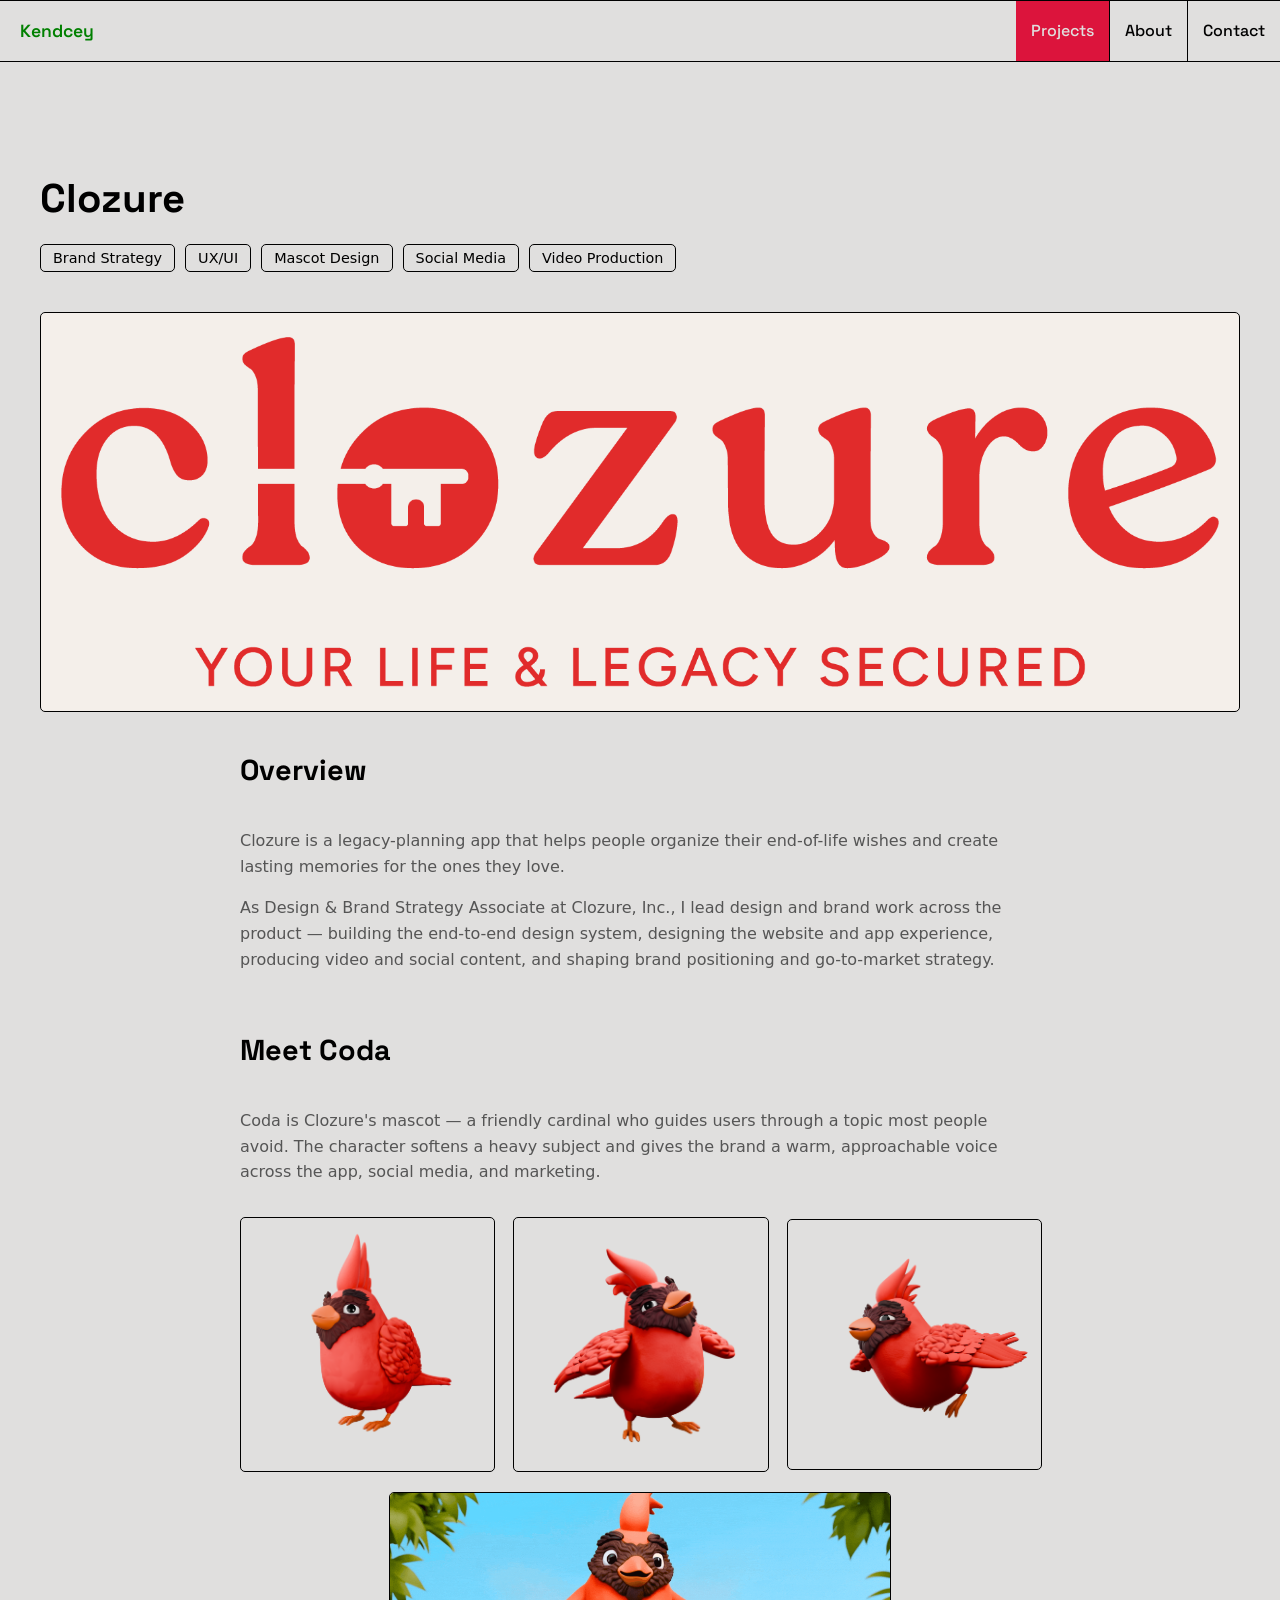
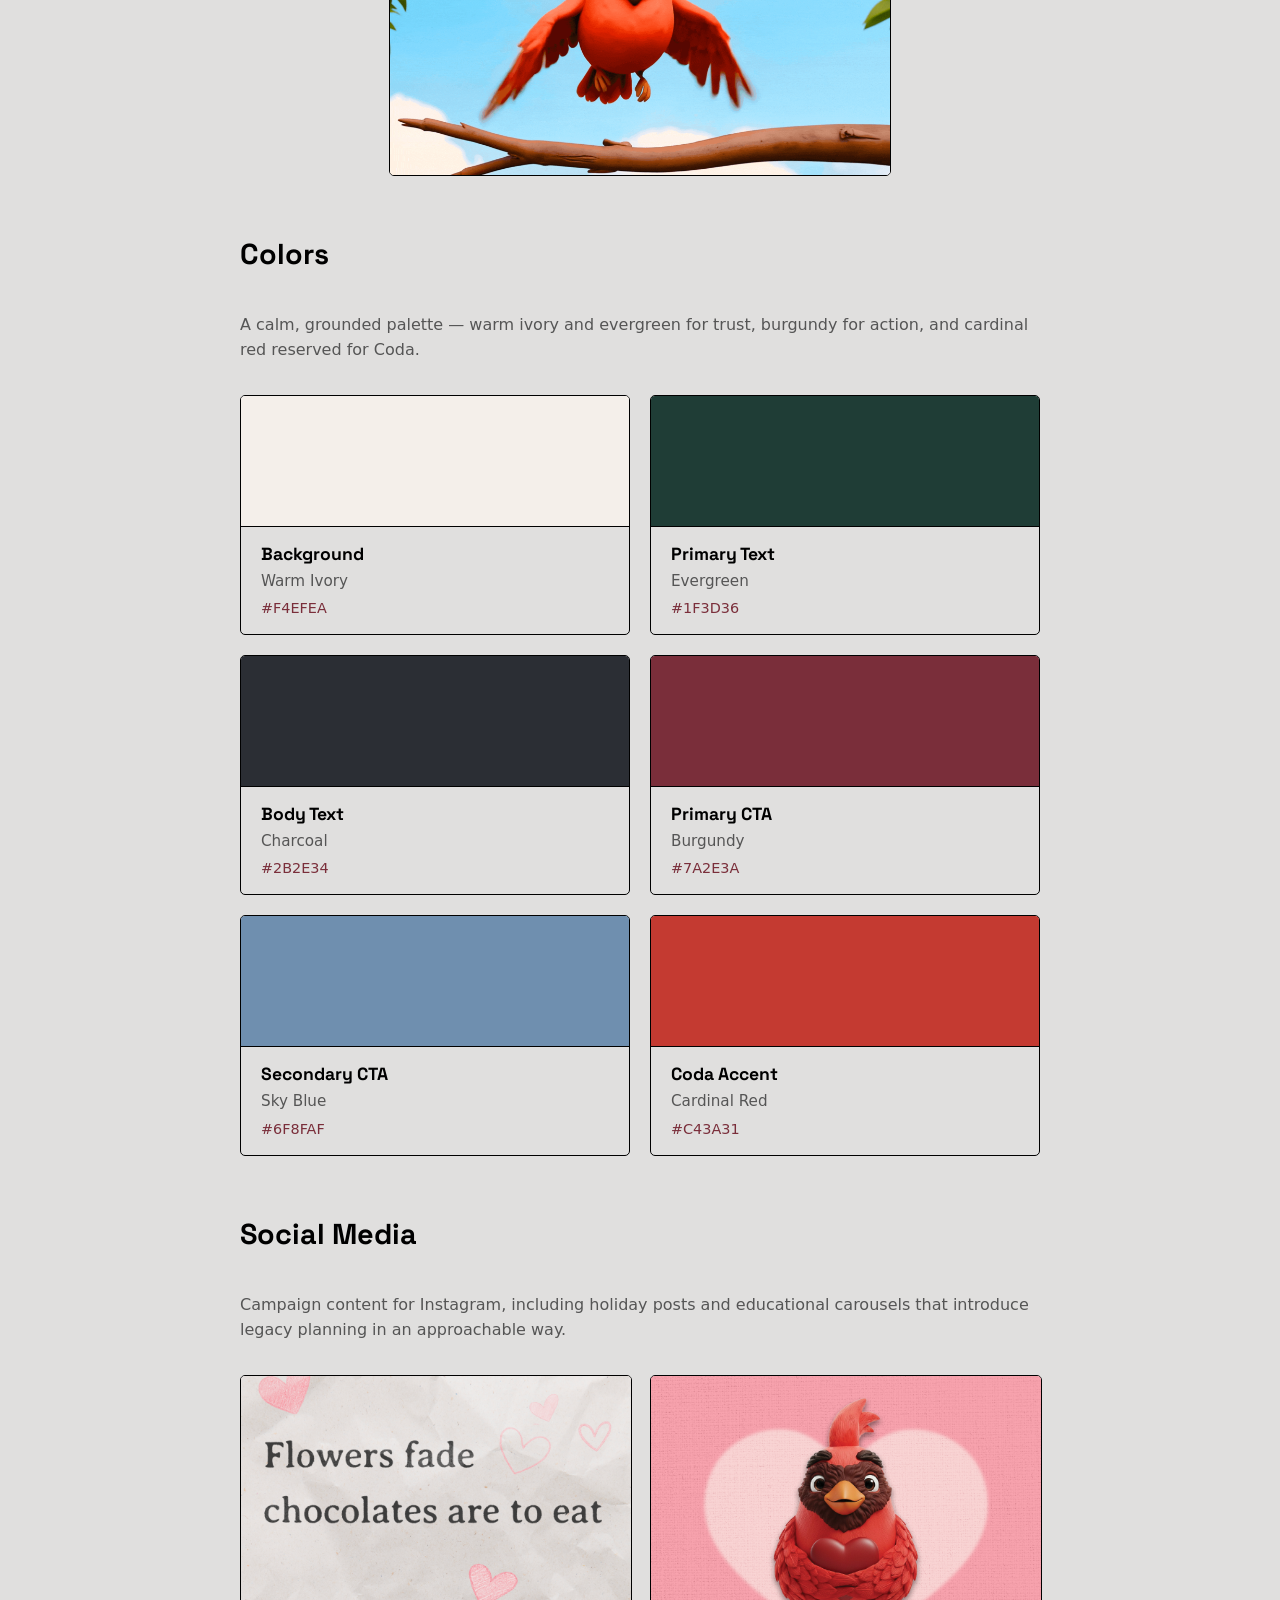
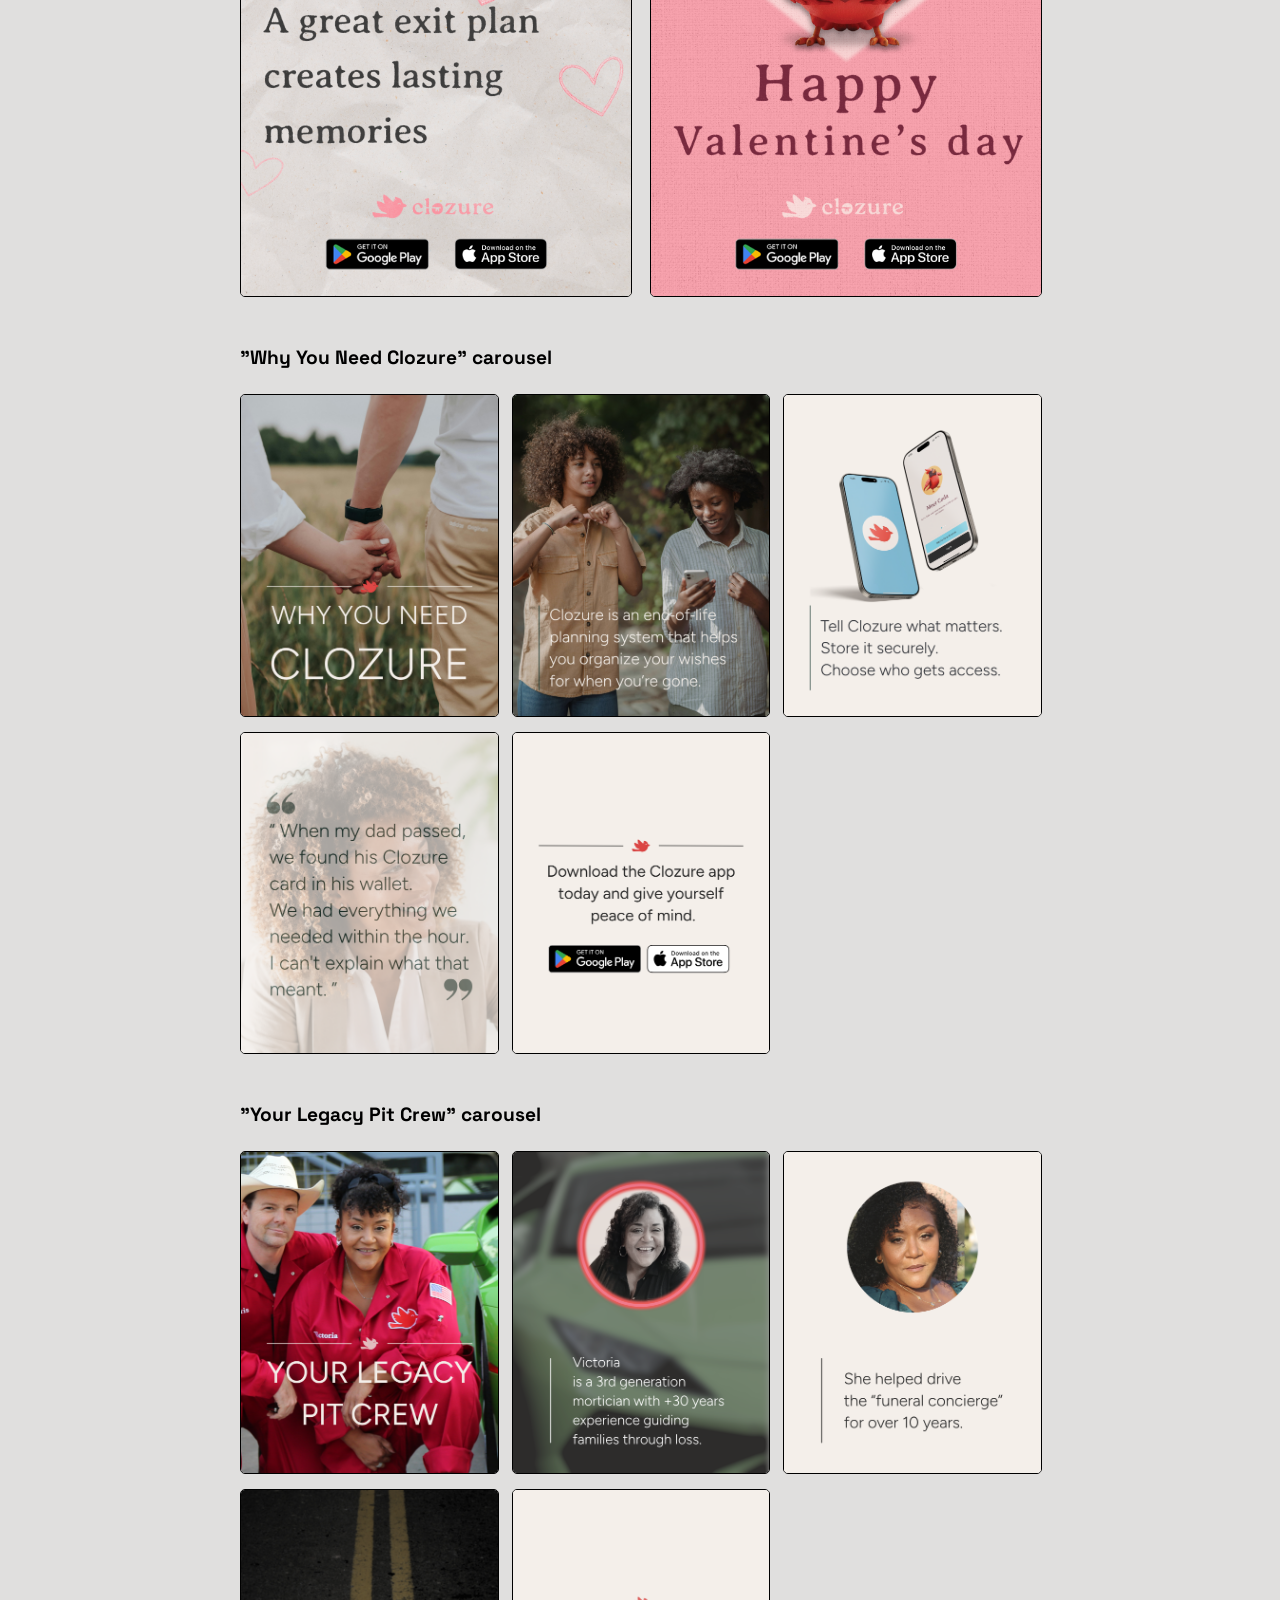
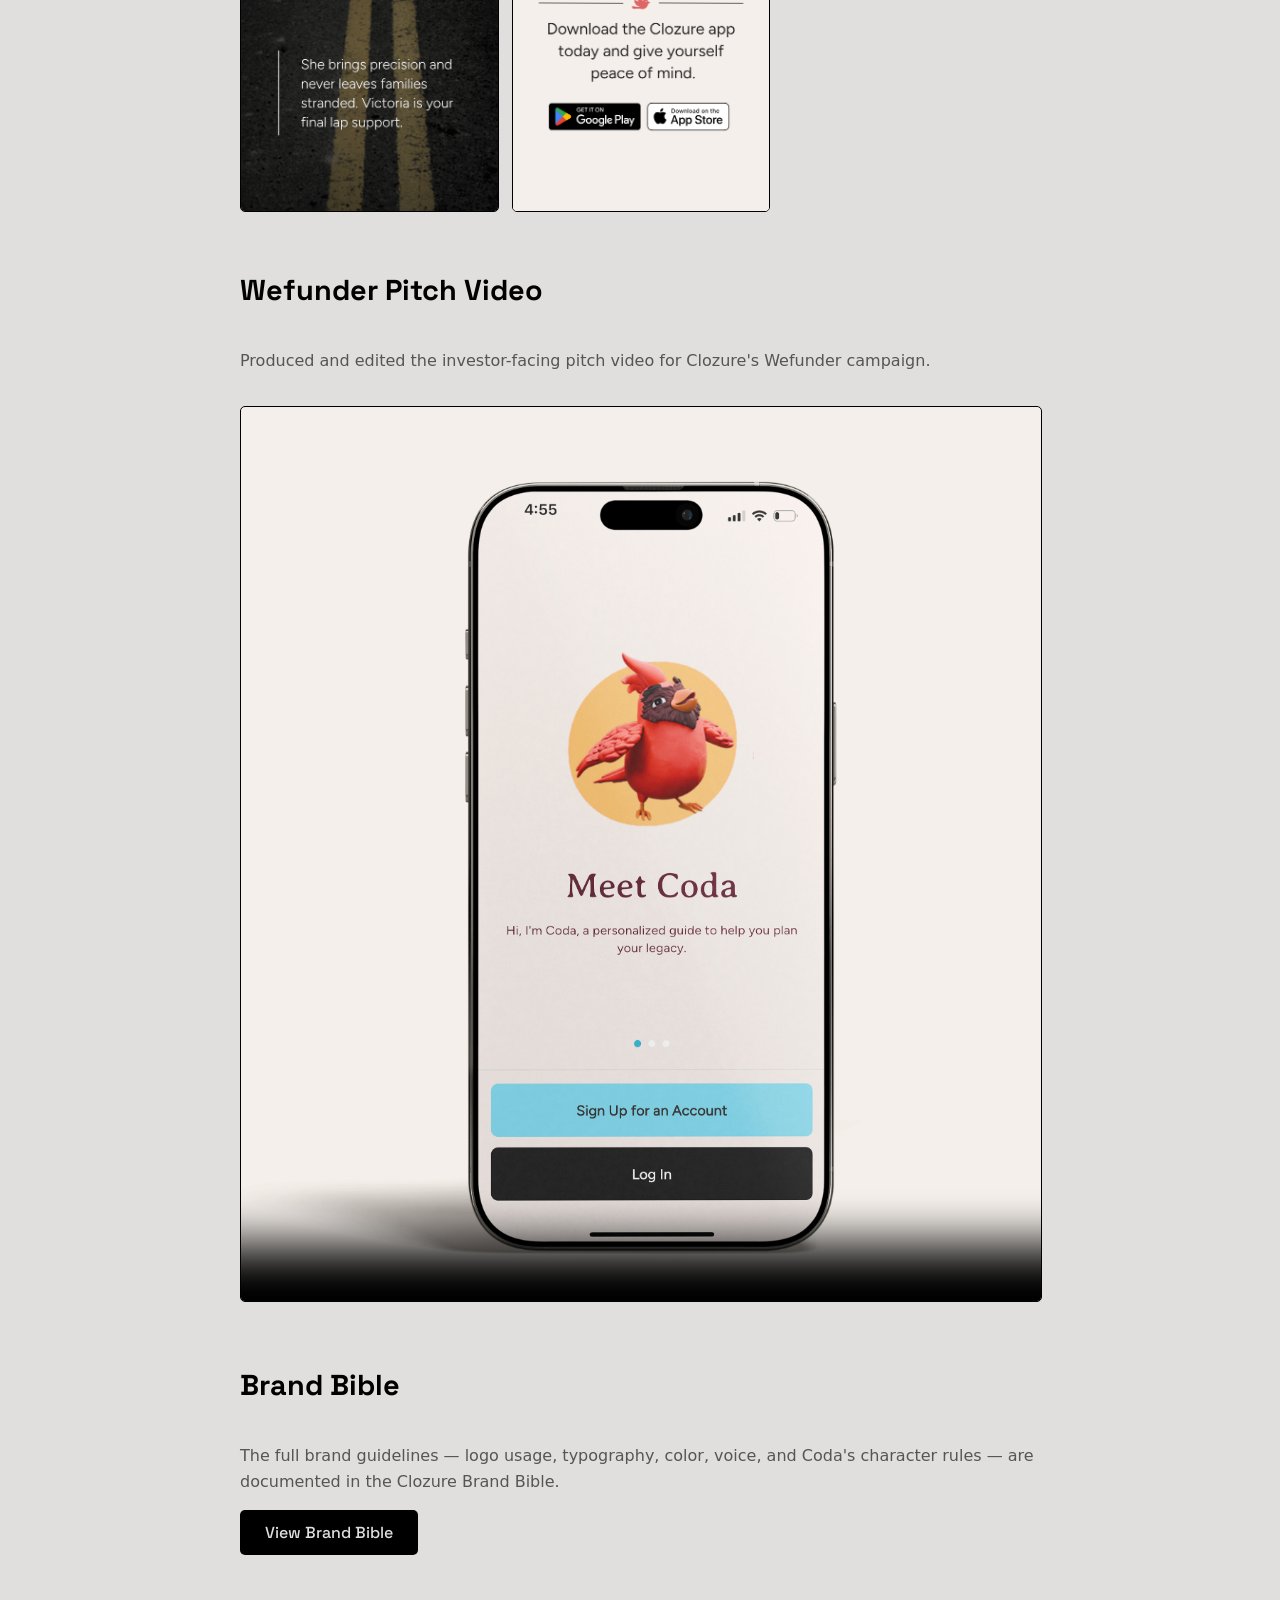
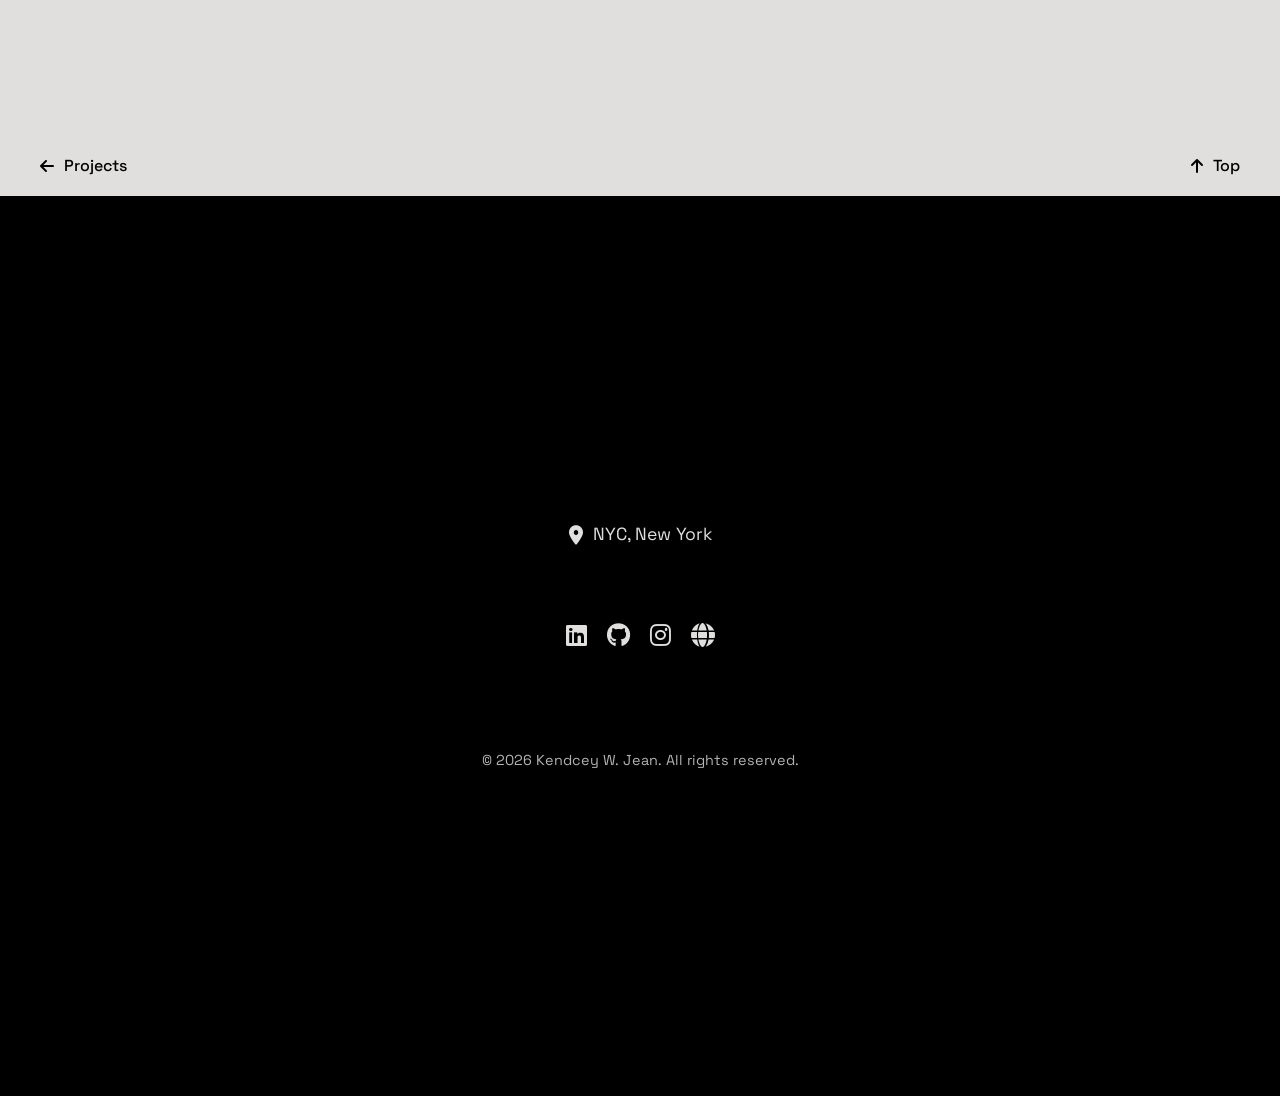
==== commit 45447e81: "Add cache-busting version to stylesheet links Co-authored-by: Cursor <cursoragent@cursor.com>" ====
--- a/clozure/clozure.html
+++ b/clozure/clozure.html
@@ -8,7 +8,7 @@
     <link rel="icon" type="image/png" sizes="32x32" href="../favicon-32x32.png?v=9">
     <link rel="icon" type="image/png" sizes="16x16" href="../favicon-16x16.png?v=9">
     <link rel="apple-touch-icon" sizes="180x180" href="../apple-touch-icon.png?v=9">
-    <link rel="stylesheet" href="../styles.css">
+    <link rel="stylesheet" href="../styles.css?v=2">
     <link rel="stylesheet" href="https://cdnjs.cloudflare.com/ajax/libs/font-awesome/6.0.0/css/all.min.css">
     <link href="https://fonts.googleapis.com/css2?family=Space+Grotesk:wght@300;400;500;600;700&display=swap" rel="stylesheet">
 </head>
--- a/styles.css
+++ b/styles.css
@@ -98,7 +98,7 @@
 .logo {
     font-weight: 600;
     font-size: 1.1rem;
-    color: black;
+    color: green;
     display: flex;
     align-items: center;
     padding: 0 20px;
@@ -114,12 +114,15 @@
     position: relative;
     width: 100%;
     height: 100%;
+    color: green;
+    text-decoration: none;
 }
 
 .logo-text {
     display: inline-block;
     position: relative;
     z-index: 2;
+    color: green;
     transform-origin: center;
     will-change: transform, opacity, filter;
 }
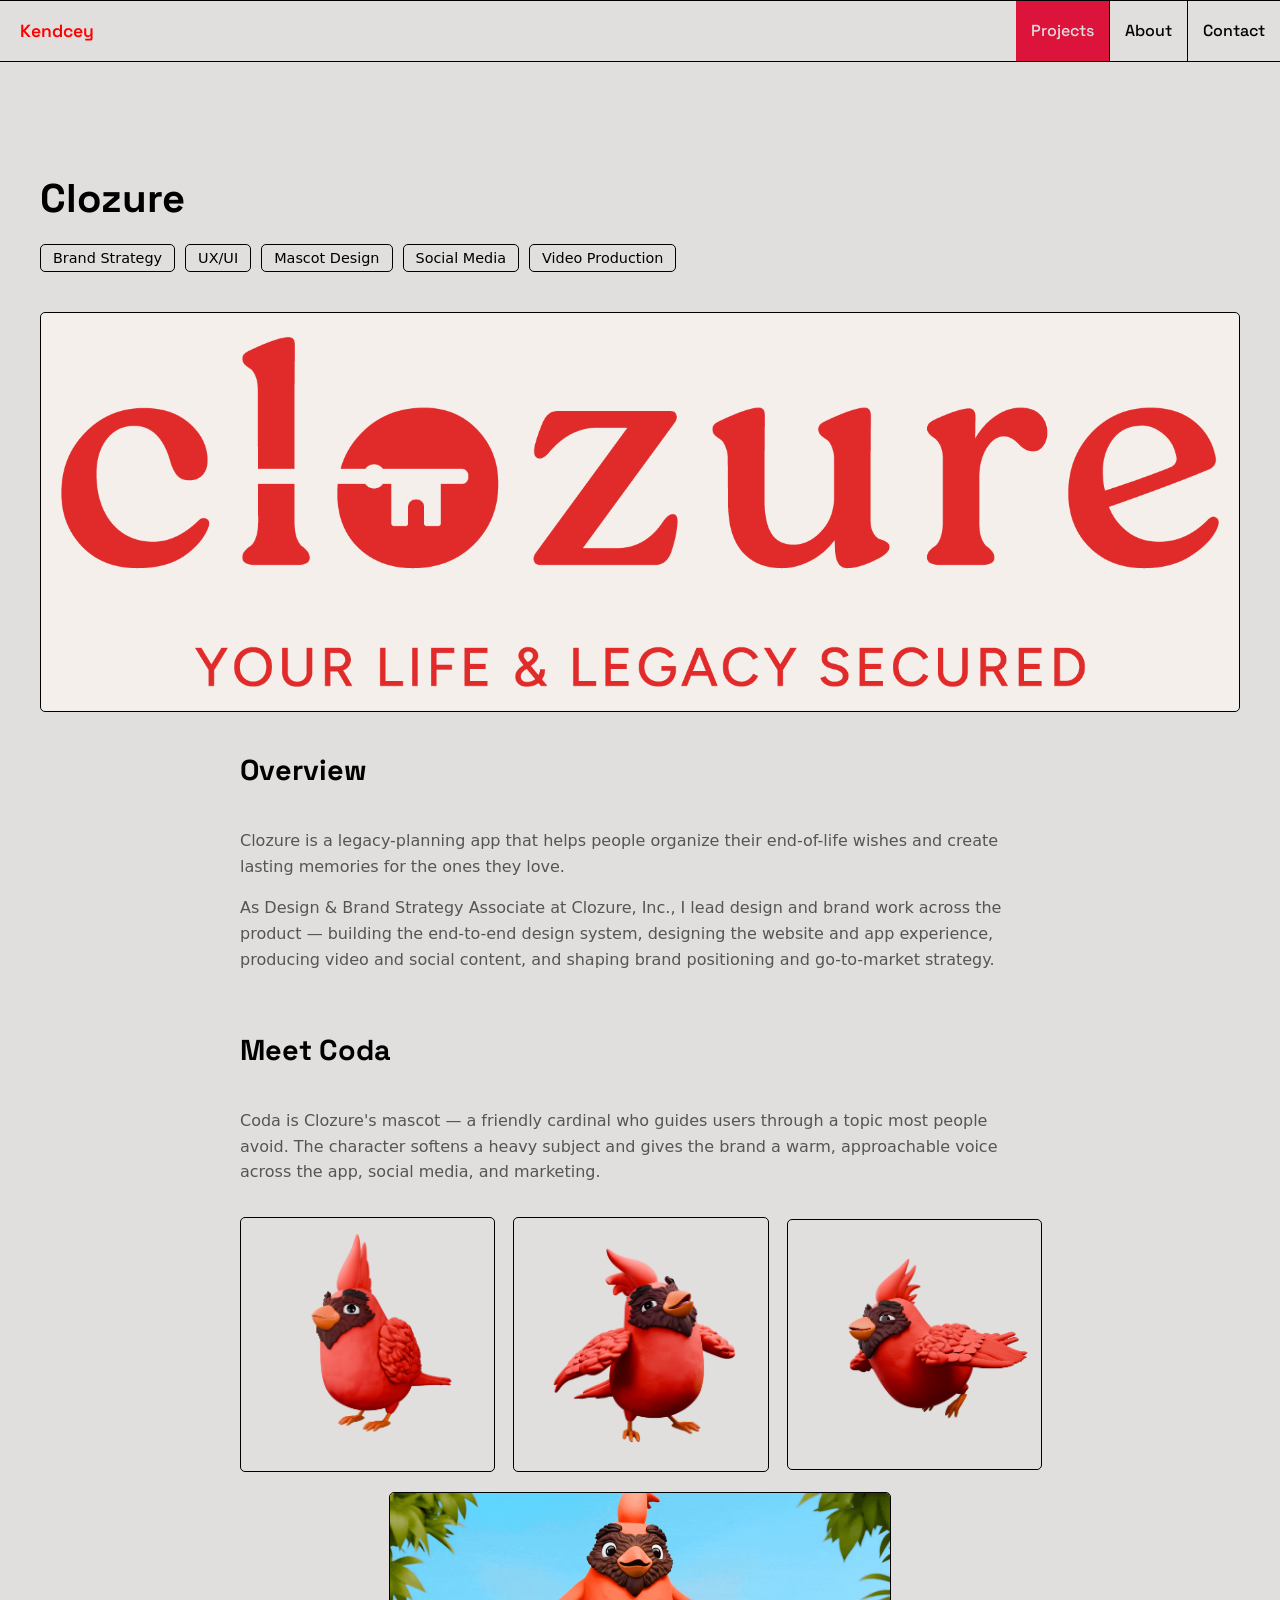
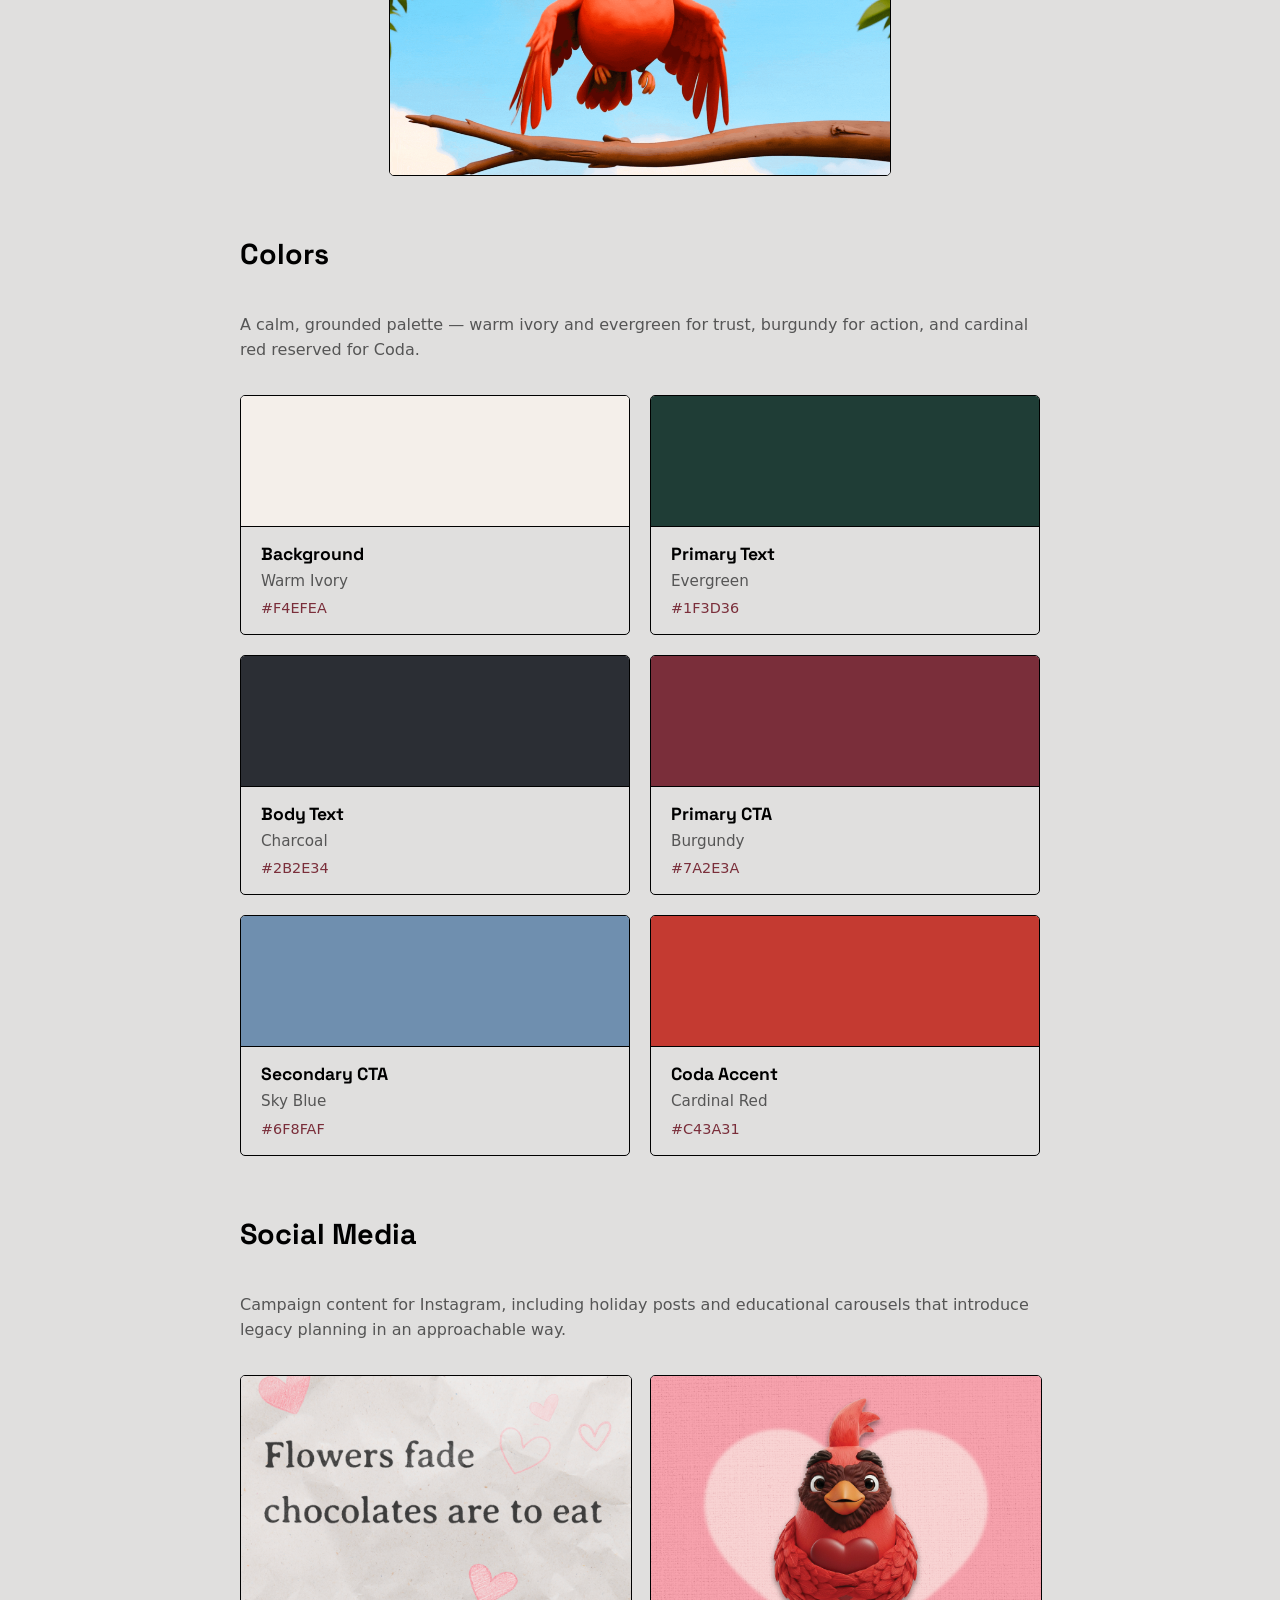
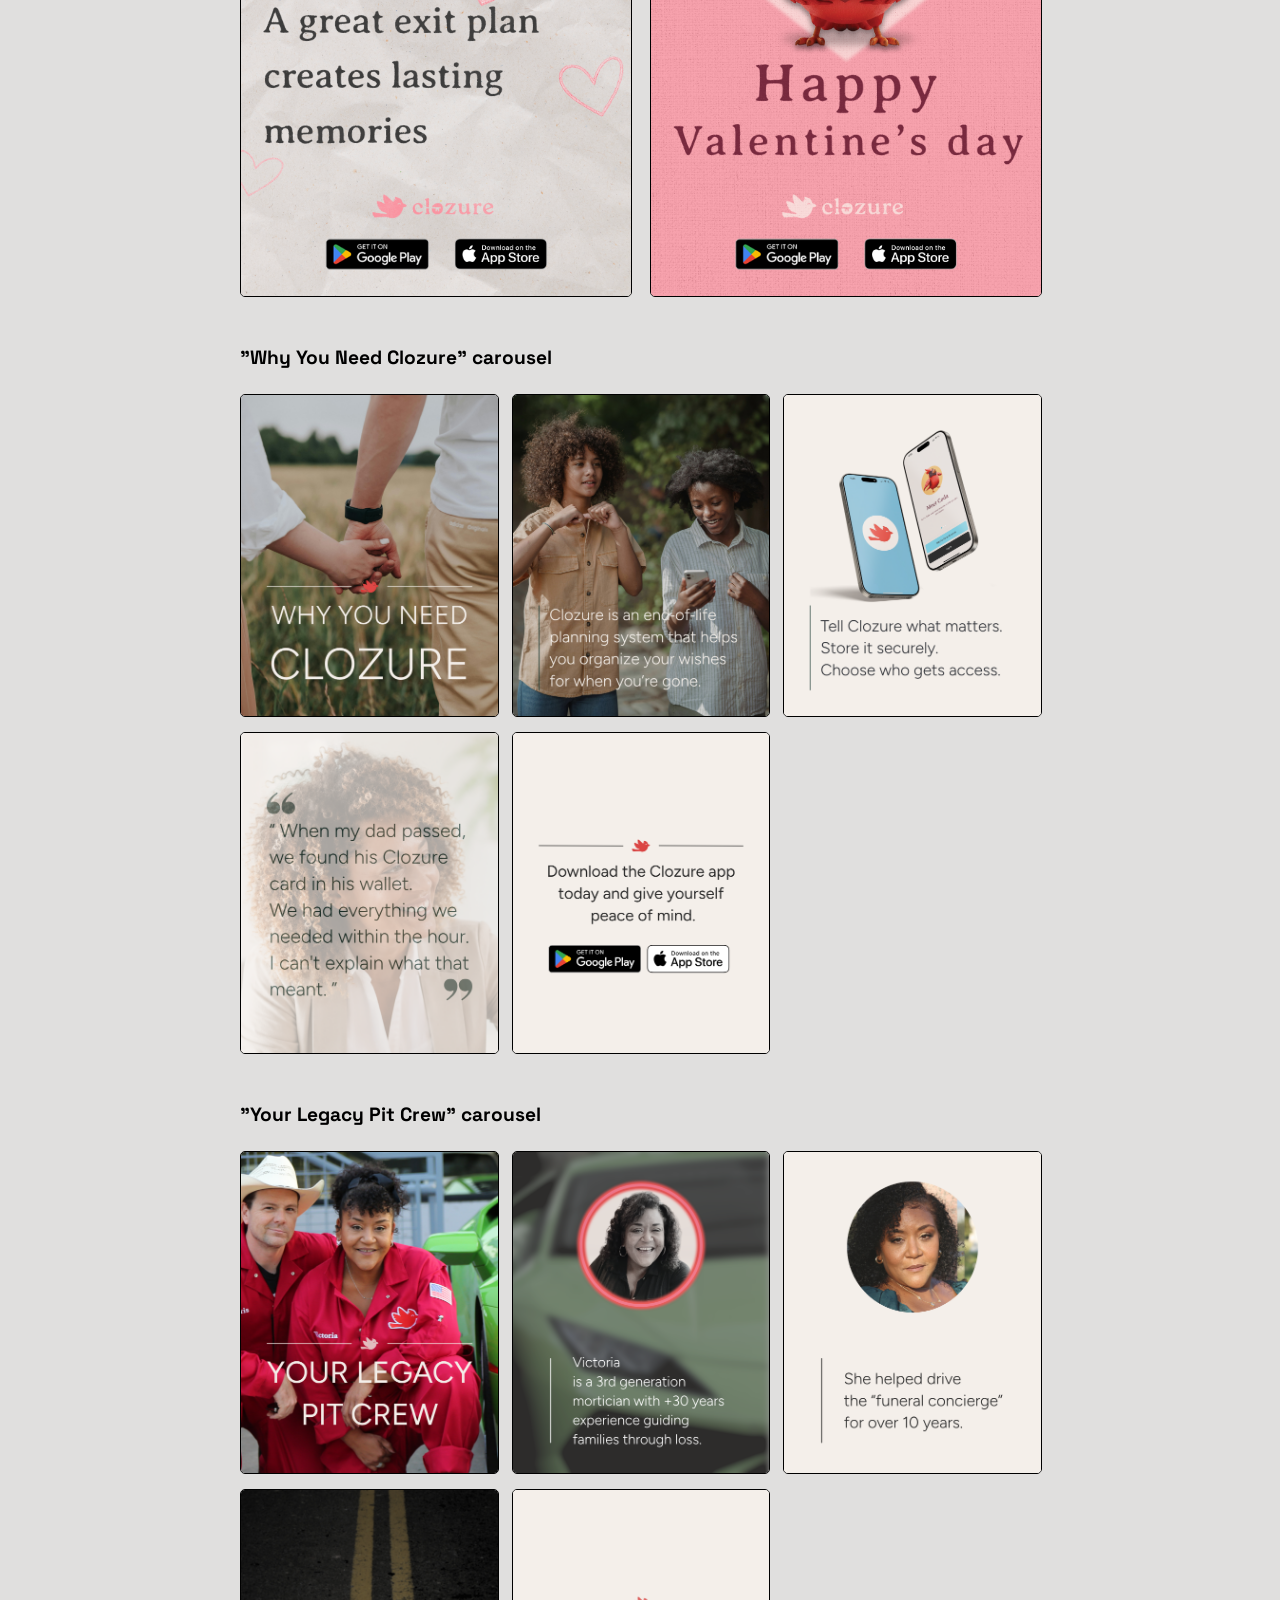
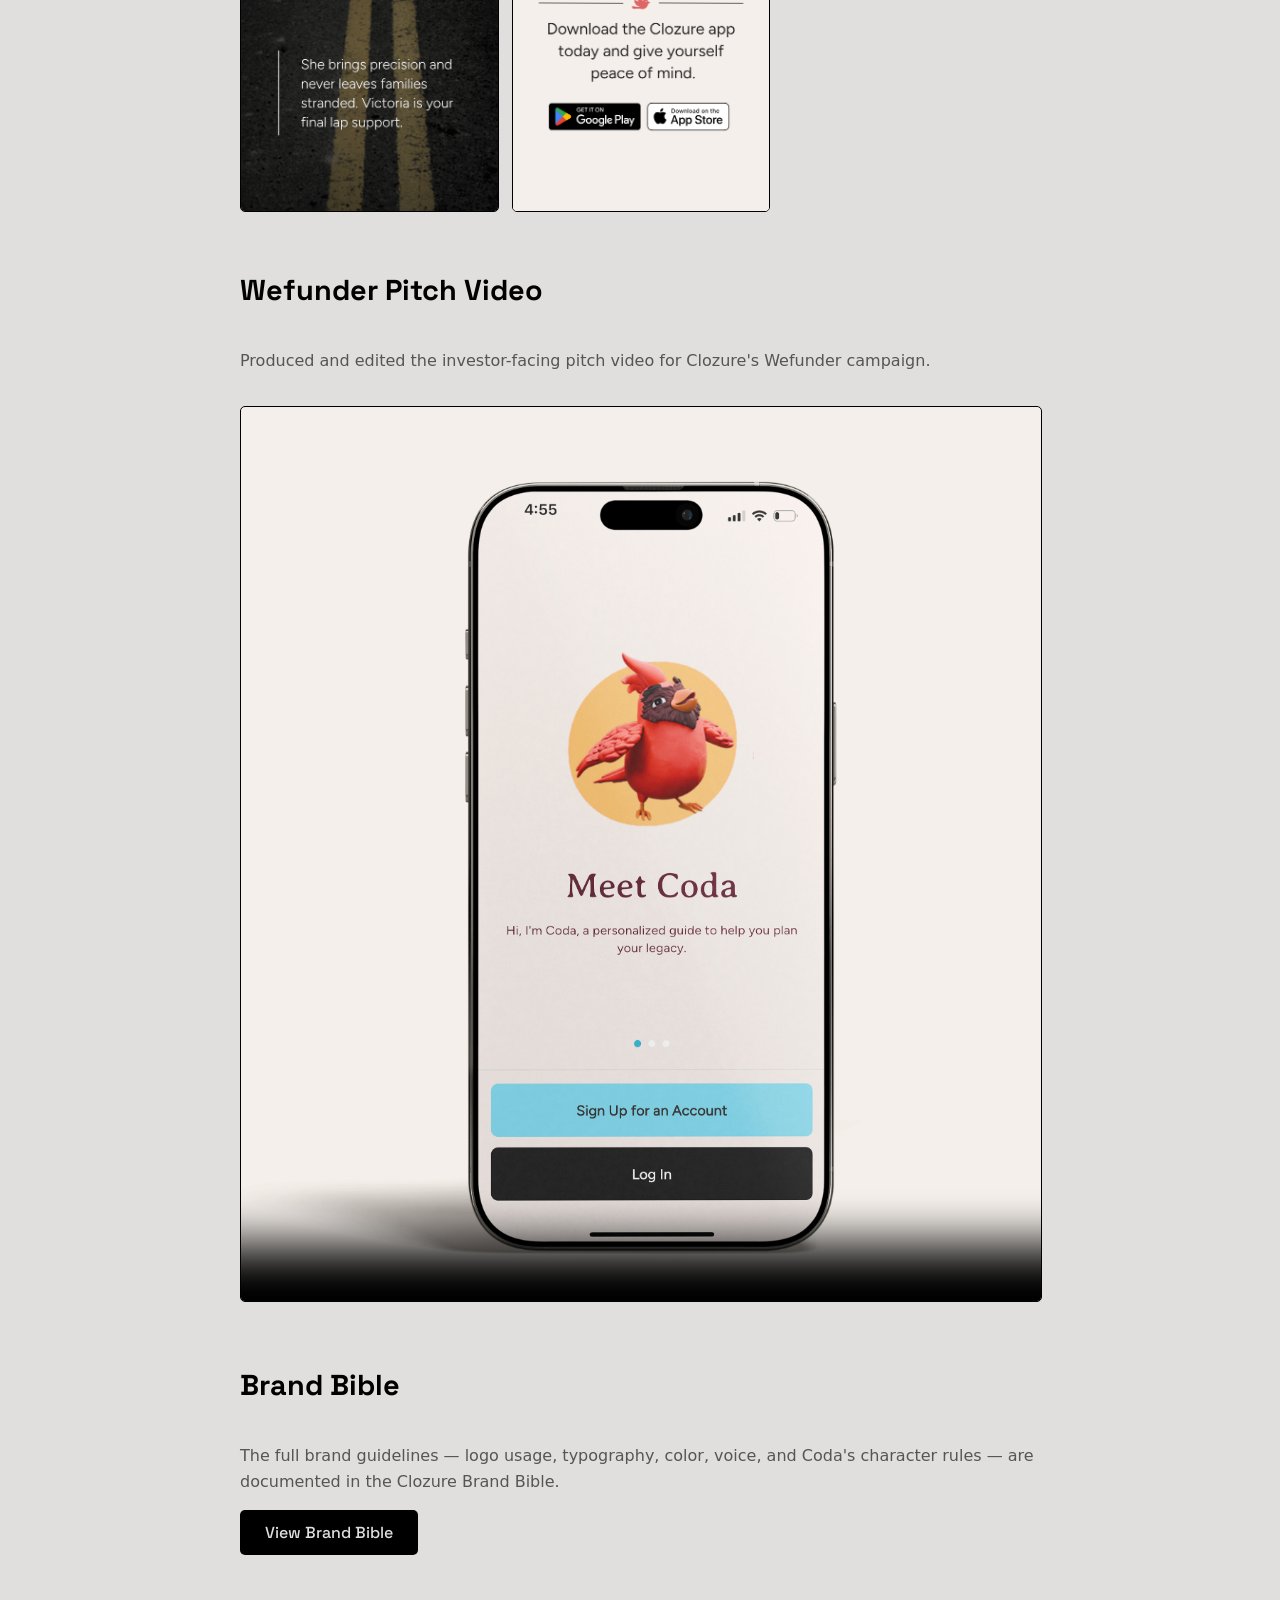
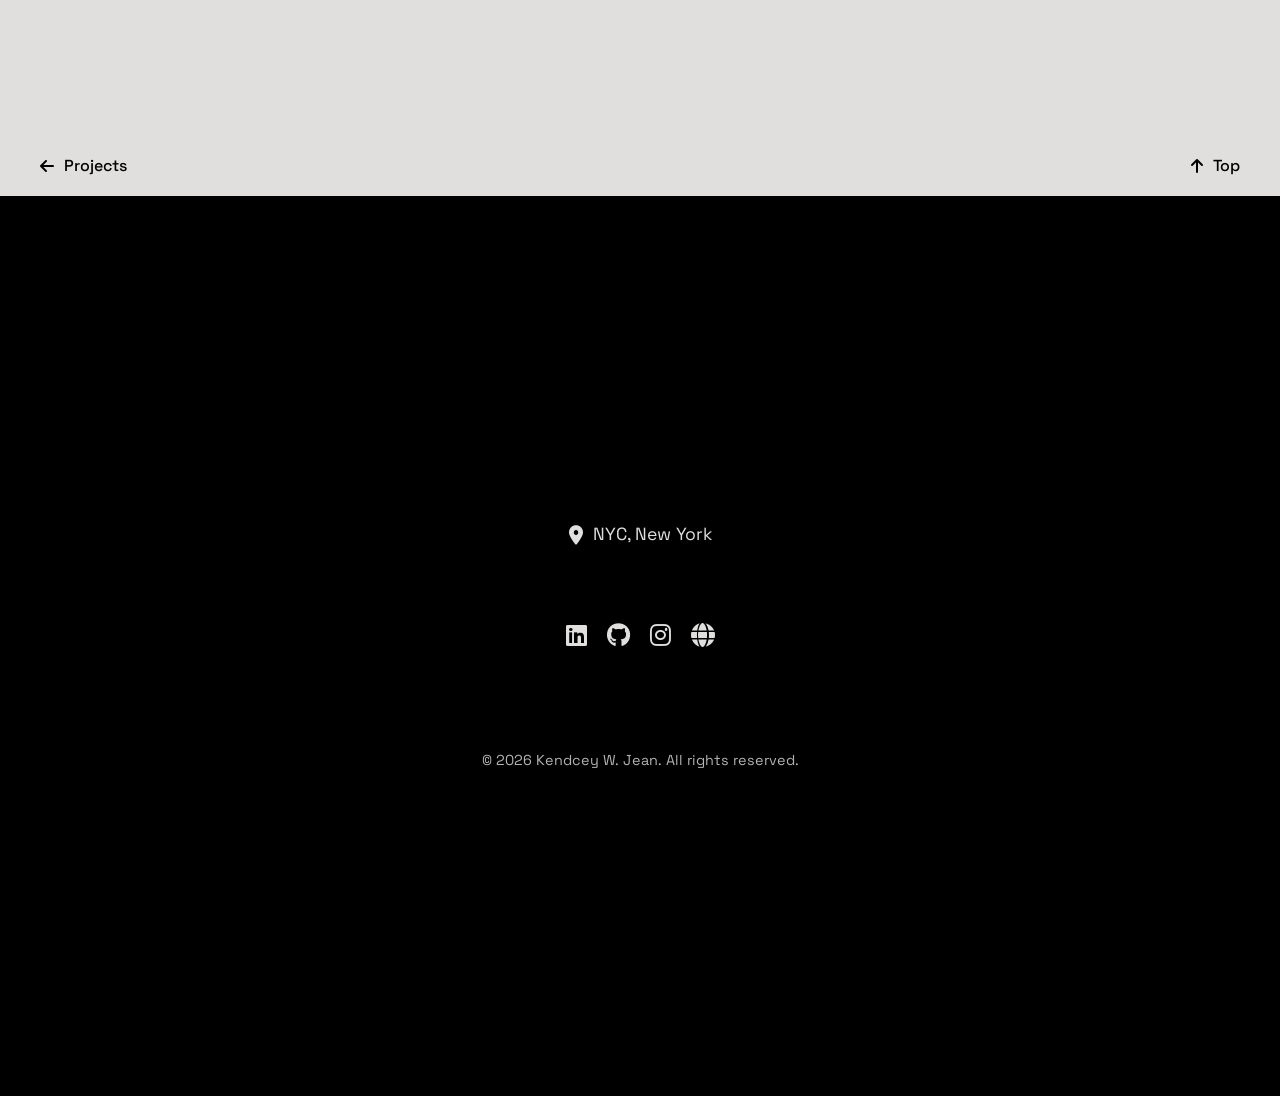
==== commit 460f43fc: "Change logo text color back to red Co-authored-by: Cursor <cursoragent@cursor.com>" ====
--- a/clozure/clozure.html
+++ b/clozure/clozure.html
@@ -8,7 +8,7 @@
     <link rel="icon" type="image/png" sizes="32x32" href="../favicon-32x32.png?v=9">
     <link rel="icon" type="image/png" sizes="16x16" href="../favicon-16x16.png?v=9">
     <link rel="apple-touch-icon" sizes="180x180" href="../apple-touch-icon.png?v=9">
-    <link rel="stylesheet" href="../styles.css?v=2">
+    <link rel="stylesheet" href="../styles.css?v=3">
     <link rel="stylesheet" href="https://cdnjs.cloudflare.com/ajax/libs/font-awesome/6.0.0/css/all.min.css">
     <link href="https://fonts.googleapis.com/css2?family=Space+Grotesk:wght@300;400;500;600;700&display=swap" rel="stylesheet">
 </head>
--- a/styles.css
+++ b/styles.css
@@ -98,7 +98,7 @@
 .logo {
     font-weight: 600;
     font-size: 1.1rem;
-    color: green;
+    color: red;
     display: flex;
     align-items: center;
     padding: 0 20px;
@@ -114,7 +114,7 @@
     position: relative;
     width: 100%;
     height: 100%;
-    color: green;
+    color: red;
     text-decoration: none;
 }
 
@@ -122,7 +122,7 @@
     display: inline-block;
     position: relative;
     z-index: 2;
-    color: green;
+    color: red;
     transform-origin: center;
     will-change: transform, opacity, filter;
 }
